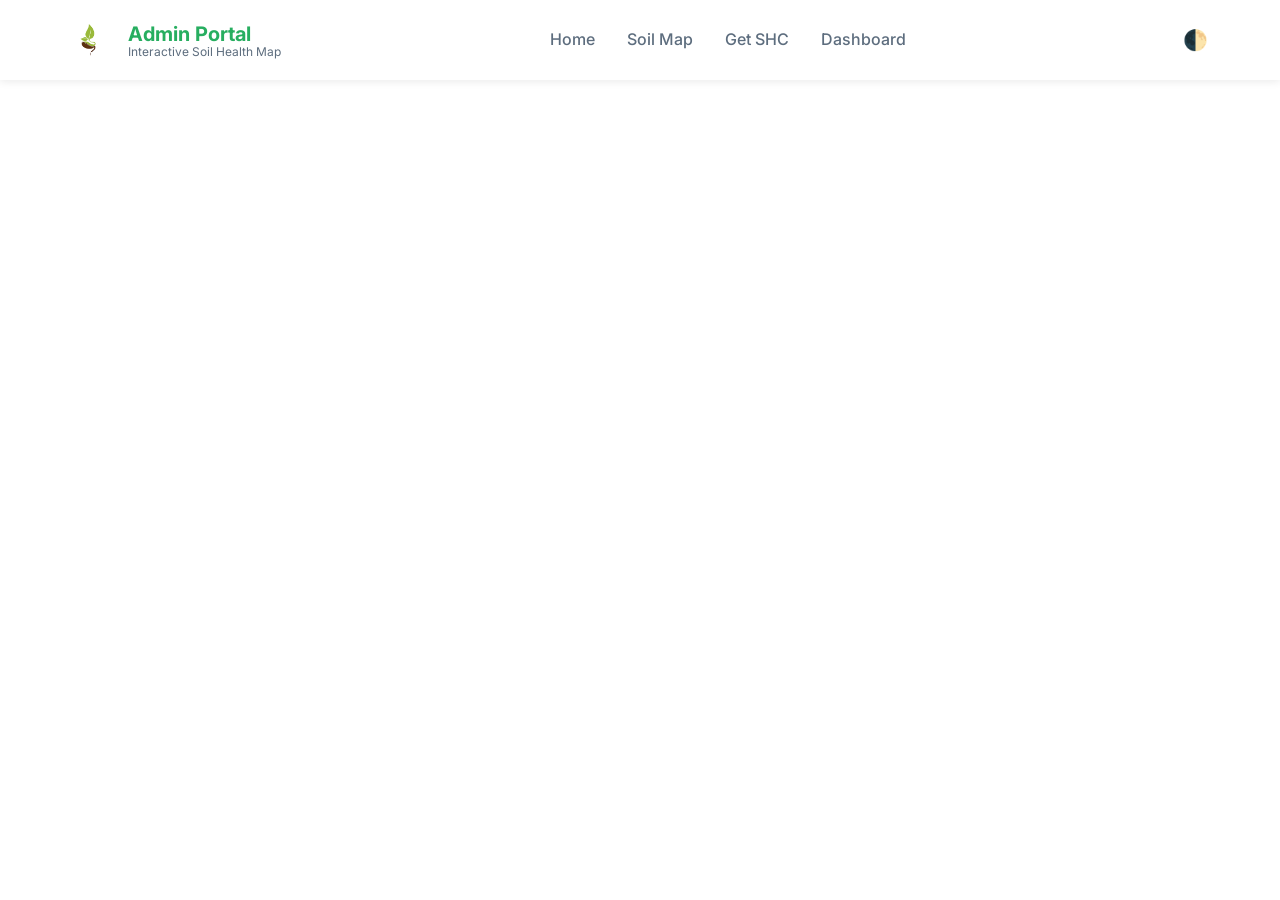
==== src/main/resources/public/admin.html @ 16d9c0f7 "Add admin portal HTML page scaffold with header and meta tags" ====
<!DOCTYPE html>
<html lang="en">
<head>
    <meta charset="UTF-8">
    <meta name="viewport" content="width=device-width, initial-scale=1.0">
    <title>Admin Portal | Interactive Soil Health Map</title>
    <meta name="description" content="Admin portal for managing soil health data, farmers, and system analytics for the Interactive Soil Health Map platform.">
    <link rel="stylesheet" href="css/modern-style.css">
    <link rel="stylesheet" href="css/admin.css">
    <link href="https://fonts.googleapis.com/css2?family=Inter:wght@400;500;600;700;800&display=swap" rel="stylesheet">
    <script src="js/main.js"></script>
</head>
<body>

<!-- Admin Header -->
<header class="header admin-header">
    <div class="container">
        <div class="header-content">
            <div class="logo">
                <img src="images/logo.jpg" alt="ISHM" class="govt-emblem">
                <div class="logo-text">
                    <h1>Admin Portal</h1>
                    <p>Interactive Soil Health Map</p>
                </div>
            </div>
            <nav class="nav">
                <a href="/home" class="nav-link">Home</a>
                <a href="/map" class="nav-link">Soil Map</a>
                <a href="/recommendations" class="nav-link">Get SHC</a>
                <a href="/dashboard" class="nav-link">Dashboard</a>
            </nav>
            <div class="auth-buttons">
                <button class="theme-toggle" id="themeToggle" title="Toggle Theme">🌓</button>
                <button class="mobile-menu-toggle" id="menuToggle">☰</button>
            </div>
        </div>
    </div>
</header>

</body>
</html>
---- src/main/resources/public/css/modern-style.css ----
/* Modern Soil Health Monitoring System - Stunning UI */

:root {
    --primary: #27ae60;
    --primary-dark: #1e8449;
    --primary-light: #52be80;
    --secondary: #3498db;
    --accent: #f39c12;
    --success: #2ecc71;
    --warning: #f1c40f;
    --danger: #e74c3c;

    --text-primary: #2c3e50;
    --text-secondary: #5d6d7e;
    --text-light: #95a5a6;

    --bg-white: #ffffff;
    --bg-light: #f8f9fa;
    --bg-dark: #1a1a1a;

    --shadow-sm: 0 2px 8px rgba(0,0,0,0.08);
    --shadow-md: 0 4px 16px rgba(0,0,0,0.12);
    --shadow-lg: 0 8px 32px rgba(0,0,0,0.16);
    --shadow-xl: 0 16px 48px rgba(0,0,0,0.20);

    --radius-sm: 8px;
    --radius-md: 12px;
    --radius-lg: 16px;
    --radius-xl: 24px;

    --transition: all 0.3s cubic-bezier(0.4, 0, 0.2, 1);
    --header-height: 80px;
    --progress-height: 4px;
}

/* Page Loader / Progress Bar */
#nprogress {
    pointer-events: none;
}

#nprogress .bar {
    background: var(--accent);
    position: fixed;
    z-index: 2000;
    top: 0;
    left: 0;
    width: 100%;
    height: var(--progress-height);
    box-shadow: 0 0 10px var(--accent);
}

#nprogress .peg {
    display: block;
    position: absolute;
    right: 0px;
    width: 100px;
    height: 100%;
    box-shadow: 0 0 10px var(--accent), 0 0 5px var(--accent);
    opacity: 1.0;
    -webkit-transform: rotate(3deg) translate(0px, -4px);
    -ms-transform: rotate(3deg) translate(0px, -4px);
    transform: rotate(3deg) translate(0px, -4px);
}

/* Page Transitions */
.page-transition-overlay {
    position: fixed;
    top: 0;
    left: 0;
    width: 100%;
    height: 100%;
    background: var(--bg-white);
    z-index: 3000;
    pointer-events: none;
    opacity: 0;
    transition: opacity 0.4s ease-in-out;
}

.page-transition-overlay.active {
    opacity: 1;
}

/* Breadcrumbs */
.breadcrumb {
    display: flex;
    align-items: center;
    gap: 8px;
    padding: 16px 0;
    font-size: 14px;
    color: var(--text-secondary);
}

.breadcrumb a {
    color: var(--primary);
    text-decoration: none;
}

.breadcrumb .separator {
    color: var(--text-light);
}

/* Back to Top */
#backToTop {
    position: fixed;
    bottom: 30px;
    right: 30px;
    width: 50px;
    height: 50px;
    background: var(--primary);
    color: white;
    border-radius: 50%;
    display: flex;
    align-items: center;
    justify-content: center;
    cursor: pointer;
    box-shadow: var(--shadow-md);
    z-index: 1000;
    opacity: 0;
    visibility: hidden;
    transition: var(--transition);
}

#backToTop.visible {
    opacity: 1;
    visibility: visible;
}

#backToTop:hover {
    transform: translateY(-5px);
    background: var(--primary-dark);
}

/* Dark Mode Variables */
[data-theme="dark"] {
    --bg-white: #1a1a1a;
    --bg-light: #121212;
    --text-primary: #f8f9fa;
    --text-secondary: #bdc3c7;
    --shadow-sm: 0 2px 8px rgba(0,0,0,0.5);
    --shadow-md: 0 4px 16px rgba(0,0,0,0.6);
    --shadow-lg: 0 8px 32px rgba(0,0,0,0.7);
    --header-bg: rgba(26, 26, 26, 0.95);
}

[data-theme="light"] {
    --header-bg: rgba(255, 255, 255, 0.95);
}

* {
    margin: 0;
    padding: 0;
    box-sizing: border-box;
}

html {
    scroll-behavior: smooth;
}

body {
    font-family: 'Inter', -apple-system, BlinkMacSystemFont, sans-serif;
    color: var(--text-primary);
    line-height: 1.6;
    overflow-x: hidden;
}

.container {
    max-width: 1200px;
    margin: 0 auto;
    padding: 0 24px;
}

/* Header */
.header {
    position: fixed;
    top: 0;
    left: 0;
    right: 0;
    background: var(--header-bg);
    backdrop-filter: blur(10px);
    box-shadow: var(--shadow-sm);
    z-index: 1000;
    transition: var(--transition);
}

.news-ticker {
    background: var(--primary-dark);
    color: white;
    padding: 8px 0;
    font-size: 14px;
    font-weight: 500;
    overflow: hidden;
    white-space: nowrap;
}

.ticker-content {
    display: inline-block;
    padding-left: 100%;
    animation: ticker 30s linear infinite;
}

@keyframes ticker {
    0% { transform: translate3d(0, 0, 0); }
    100% { transform: translate3d(-100%, 0, 0); }
}

.theme-toggle {
    background: none;
    border: none;
    font-size: 20px;
    cursor: pointer;
    padding: 8px;
    border-radius: 50%;
    transition: var(--transition);
    display: flex;
    align-items: center;
    justify-content: center;
}

.theme-toggle:hover {
    background: rgba(0,0,0,0.05);
}

[data-theme="dark"] .theme-toggle:hover {
    background: rgba(255,255,255,0.1);
}

.mobile-menu-toggle {
    display: none;
    background: none;
    border: none;
    font-size: 24px;
    cursor: pointer;
    color: var(--text-primary);
}

.header-content {
    display: flex;
    align-items: center;
    justify-content: space-between;
    padding: 16px 0;
    gap: 32px;
}

.logo {
    display: flex;
    align-items: center;
    gap: 16px;
}

.govt-emblem {
    width: 48px;
    height: 48px;
}

.logo-text h1 {
    font-size: 20px;
    font-weight: 700;
    color: var(--primary);
    line-height: 1.2;
}

.logo-text p {
    font-size: 12px;
    color: var(--text-secondary);
    line-height: 1;
}

.nav {
    display: flex;
    gap: 32px;
}

.nav-link {
    color: var(--text-secondary);
    font-weight: 500;
    text-decoration: none;
    position: relative;
    padding: 8px 0;
    transition: var(--transition);
}

.nav-link::after {
    content: '';
    position: absolute;
    bottom: 0;
    left: 0;
    width: 0;
    height: 2px;
    background: var(--primary);
    transition: var(--transition);
}

.nav-link:hover,
.nav-link.active {
    color: var(--primary);
}

.nav-link:hover::after,
.nav-link.active::after {
    width: 100%;
}

.auth-buttons {
    display: flex;
    gap: 12px;
    align-items: center;
}

@media (max-width: 992px) {
    .mobile-menu-toggle {
        display: block;
    }

    .nav {
        position: fixed;
        top: var(--header-height);
        left: -100%;
        width: 100%;
        height: calc(100vh - var(--header-height));
        background: var(--bg-white);
        flex-direction: column;
        padding: 40px;
        transition: var(--transition);
        z-index: 999;
    }

    .nav.active {
        left: 0;
    }

    .nav-link {
        font-size: 18px;
    }
}

/* Buttons */
.btn-outline, .btn-primary {
    padding: 10px 24px;
    border-radius: var(--radius-lg);
    font-weight: 600;
    font-size: 14px;
    cursor: pointer;
    transition: var(--transition);
    border: 2px solid var(--primary);
}

.btn-outline {
    background: transparent;
    color: var(--primary);
}

.btn-outline:hover {
    background: var(--primary);
    color: white;
    transform: translateY(-2px);
    box-shadow: var(--shadow-md);
}

.btn-primary {
    background: var(--primary);
    color: white;
    border: none;
}

.btn-primary:hover {
    background: var(--primary-dark);
    transform: translateY(-2px);
    box-shadow: var(--shadow-lg);
}

/* Hero Section */
.hero {
    margin-top: 80px;
    position: relative;
    min-height: 85vh;
    background: linear-gradient(135deg, #1e8449 0%, #27ae60 50%, #52be80 100%);
    display: flex;
    align-items: center;
    overflow: hidden;
}

.hero::before {
    content: '';
    position: absolute;
    top: 0;
    left: 0;
    right: 0;
    bottom: 0;
    background:
        radial-gradient(circle at 20% 50%, rgba(255,255,255,0.1) 0%, transparent 50%),
        radial-gradient(circle at 80% 80%, rgba(255,255,255,0.1) 0%, transparent 50%);
}

.hero-overlay {
    position: absolute;
    top: 0;
    left: 0;
    right: 0;
    bottom: 0;
    background: url('https://idronline.org/wp-content/uploads/2022/11/woman-in-saree-sowing-crop-1.jpg') center/cover;
    opacity: 0.1;
}

.hero-container {
    position: relative;
    z-index: 1;
}

.hero-content {
    max-width: 700px;
    color: white;
    animation: fadeInUp 1s ease;
}

.hero-badge {
    display: inline-flex;
    align-items: center;
    gap: 8px;
    background: rgba(255,255,255,0.2);
    backdrop-filter: blur(10px);
    padding: 8px 16px;
    border-radius: var(--radius-xl);
    font-size: 14px;
    font-weight: 500;
    margin-bottom: 24px;
}

.badge-icon {
    font-size: 18px;
}

.hero-title {
    font-size: clamp(32px, 5vw, 56px);
    font-weight: 800;
    line-height: 1.2;
    margin-bottom: 24px;
}

.gradient-text {
    background: linear-gradient(90deg, #fff 0%, #e8f8f0 100%);
    -webkit-background-clip: text;
    -webkit-text-fill-color: transparent;
    background-clip: text;
}

.hero-description {
    font-size: 18px;
    line-height: 1.7;
    margin-bottom: 32px;
    opacity: 0.95;
}

.hero-actions {
    display: flex;
    gap: 16px;
    flex-wrap: wrap;
}

.btn-hero-primary, .btn-hero-secondary {
    padding: 16px 32px;
    border-radius: var(--radius-lg);
    font-weight: 600;
    font-size: 16px;
    cursor: pointer;
    transition: var(--transition);
    display: inline-flex;
    align-items: center;
    gap: 8px;
    border: 2px solid white;
}

.btn-hero-primary {
    background: white;
    color: var(--primary);
}

.btn-hero-primary:hover {
    transform: translateY(-4px);
    box-shadow: 0 12px 24px rgba(0,0,0,0.2);
}

.btn-hero-secondary {
    background: transparent;
    color: white;
}

.btn-hero-secondary:hover {
    background: rgba(255,255,255,0.1);
    backdrop-filter: blur(10px);
}

.hero-stats {
    display: grid;
    grid-template-columns: repeat(auto-fit, minmax(180px, 1fr));
    gap: 32px;
    margin-top: 64px;
    padding: 32px;
    background: rgba(255,255,255,0.1);
    backdrop-filter: blur(20px);
    border-radius: var(--radius-xl);
    border: 1px solid rgba(255,255,255,0.2);
}

.stat-item {
    text-align: center;
    color: white;
}

.stat-number {
    font-size: 36px;
    font-weight: 800;
    margin-bottom: 8px;
    line-height: 1;
}

.stat-label {
    font-size: 14px;
    opacity: 0.9;
}

/* Sections */
.features-section,
.npk-section,
.gallery-section,
.quotes-section {
    padding: 100px 0;
}

.section-header {
    text-align: center;
    max-width: 700px;
    margin: 0 auto 64px;
}

.section-badge {
    display: inline-block;
    background: linear-gradient(135deg, var(--primary-light), var(--primary));
    color: white;
    padding: 8px 20px;
    border-radius: var(--radius-xl);
    font-size: 14px;
    font-weight: 600;
    margin-bottom: 16px;
}

.section-header h2 {
    font-size: clamp(28px, 4vw, 42px);
    font-weight: 800;
    margin-bottom: 16px;
}

.section-header p {
    font-size: 18px;
    color: var(--text-secondary);
}

/* Features Grid */
.features-grid {
    display: grid;
    grid-template-columns: repeat(auto-fit, minmax(280px, 1fr));
    gap: 32px;
}

.feature-card {
    background: white;
    padding: 32px;
    border-radius: var(--radius-xl);
    box-shadow: var(--shadow-sm);
    transition: var(--transition);
    border: 1px solid #f0f0f0;
}

.feature-card:hover {
    transform: translateY(-8px);
    box-shadow: var(--shadow-xl);
}

.feature-icon {
    width: 64px;
    height: 64px;
    border-radius: var(--radius-lg);
    display: flex;
    align-items: center;
    justify-content: center;
    margin-bottom: 20px;
    color: white;
}

.feature-icon.green { background: linear-gradient(135deg, var(--success), var(--primary)); }
.feature-icon.blue { background: linear-gradient(135deg, #3498db, #2980b9); }
.feature-icon.orange { background: linear-gradient(135deg, #f39c12, #e67e22); }
.feature-icon.purple { background: linear-gradient(135deg, #9b59b6, #8e44ad); }

.feature-card h3 {
    font-size: 20px;
    margin-bottom: 12px;
}

.feature-card p {
    color: var(--text-secondary);
    margin-bottom: 16px;
}

.feature-link {
    color: var(--primary);
    font-weight: 600;
    text-decoration: none;
    transition: var(--transition);
}

.feature-link:hover {
    gap: 8px;
}

/* NPK Section */
.npk-section {
    background: var(--bg-light);
}

.analysis-subtitle {
    font-size: 16px !important;
    color: var(--primary) !important;
    font-weight: 600 !important;
}

.npk-grid {
    display: grid;
    grid-template-columns: repeat(auto-fit, minmax(300px, 1fr));
    gap: 32px;
}

.npk-card {
    background: white;
    padding: 32px;
    border-radius: var(--radius-xl);
    box-shadow: var(--shadow-md);
    transition: var(--transition);
}

.npk-card:hover {
    transform: scale(1.05);
    box-shadow: var(--shadow-xl);
}

.npk-header {
    display: flex;
    align-items: center;
    gap: 16px;
    margin-bottom: 24px;
}

.npk-icon {
    width: 56px;
    height: 56px;
    border-radius: 50%;
    display: flex;
    align-items: center;
    justify-content: center;
    font-size: 24px;
    font-weight: 800;
    color: white;
}

.npk-icon.nitrogen { background: linear-gradient(135deg, #3498db, #2980b9); }
.npk-icon.phosphorus { background: linear-gradient(135deg, #9b59b6, #8e44ad); }
.npk-icon.potassium { background: linear-gradient(135deg, #e67e22, #d35400); }

.npk-card h3 {
    font-size: 22px;
}

.npk-card canvas {
    max-height: 200px;
    margin-bottom: 20px;
}

.npk-legend {
    display: flex;
    flex-direction: column;
    gap: 8px;
}

.legend-item {
    display: flex;
    align-items: center;
    gap: 8px;
    font-size: 14px;
}

.dot {
    width: 12px;
    height: 12px;
    border-radius: 50%;
}

.dot.high { background: var(--success); }
.dot.medium { background: var(--warning); }
.dot.low { background: var(--danger); }

/* Gallery */
.gallery-grid {
    display: grid;
    grid-template-columns: repeat(auto-fit, minmax(300px, 1fr));
    gap: 24px;
}

.gallery-item {
    position: relative;
    border-radius: var(--radius-xl);
    overflow: hidden;
    height: 300px;
    cursor: pointer;
}

.gallery-item.large {
    grid-column: span 2;
    height: 400px;
}

.gallery-item img {
    width: 100%;
    height: 100%;
    object-fit: cover;
    transition: var(--transition);
}

.gallery-overlay {
    position: absolute;
    bottom: 0;
    left: 0;
    right: 0;
    background: linear-gradient(to top, rgba(0,0,0,0.8), transparent);
    color: white;
    padding: 32px;
    transform: translateY(100%);
    transition: var(--transition);
}

.gallery-item:hover img {
    transform: scale(1.1);
}

.gallery-item:hover .gallery-overlay {
    transform: translateY(0);
}

.gallery-overlay h3 {
    font-size: 20px;
    margin-bottom: 8px;
}

/* Quotes */
.quotes-section {
    background: linear-gradient(135deg, var(--primary-light), var(--primary));
}

.quotes-grid {
    display: grid;
    grid-template-columns: repeat(auto-fit, minmax(300px, 1fr));
    gap: 32px;
}

.quote-card {
    background: rgba(255,255,255,0.95);
    padding: 32px;
    border-radius: var(--radius-xl);
    box-shadow: var(--shadow-lg);
}

.quote-icon {
    font-size: 48px;
    color: var(--primary);
    line-height: 1;
    margin-bottom: 16px;
}

.quote-text {
    font-size: 16px;
    line-height: 1.7;
    font-style: italic;
    margin-bottom: 16px;
}

.quote-author {
    font-weight: 600;
    color: var(--primary);
}

/* CTA Section */
.cta-section {
    padding: 120px 0;
    background: linear-gradient(135deg, #1a1a1a 0%, #2c3e50 100%);
}

.cta-content {
    text-align: center;
    color: white;
}

.cta-content h2 {
    font-size: clamp(32px, 4vw, 48px);
    margin-bottom: 16px;
}

.cta-content p {
    font-size: 18px;
    margin-bottom: 32px;
    opacity: 0.9;
}

.cta-buttons {
    display: flex;
    gap: 16px;
    justify-content: center;
    flex-wrap: wrap;
}

.btn-cta-primary,
.btn-cta-secondary {
    padding: 16px 40px;
    border-radius: var(--radius-lg);
    font-weight: 600;
    font-size: 16px;
    cursor: pointer;
    transition: var(--transition);
    border: 2px solid white;
}

.btn-cta-primary {
    background: white;
    color: var(--primary);
}

.btn-cta-primary:hover {
    transform: translateY(-4px);
    box-shadow: var(--shadow-xl);
}

.btn-cta-secondary {
    background: transparent;
    color: white;
}

.btn-cta-secondary:hover {
    background: white;
    color: var(--primary);
}

/* Footer */
.footer {
    background: #1a1a1a;
    color: rgba(255,255,255,0.8);
    padding: 64px 0 32px;
}

.footer-grid {
    display: grid;
    grid-template-columns: repeat(auto-fit, minmax(200px, 1fr));
    gap: 48px;
    margin-bottom: 48px;
}

.footer-col h4 {
    color: white;
    margin-bottom: 20px;
    font-size: 18px;
}

.footer-col a {
    display: block;
    color: rgba(255,255,255,0.7);
    margin-bottom: 12px;
    transition: var(--transition);
    text-decoration: none;
}

.footer-col a:hover {
    color: var(--primary);
    transform: translateX(4px);
}

.social-links {
    display: flex;
    gap: 12px;
    margin-top: 16px;
}

.social-links a {
    font-size: 24px;
}

.footer-bottom {
    text-align: center;
    padding-top: 32px;
    border-top: 1px solid rgba(255,255,255,0.1);
    color: rgba(255,255,255,0.5);
}

/* Auth Modal */
.modal {
    display: none;
    position: fixed;
    top: 0;
    left: 0;
    right: 0;
    bottom: 0;
    background: rgba(0,0,0,0.7);
    backdrop-filter: blur(5px);
    z-index: 2000;
    align-items: center;
    justify-content: center;
}

.modal-content {
    background: white;
    border-radius: var(--radius-xl);
    padding: 48px;
    max-width: 480px;
    width: 90%;
    position: relative;
    box-shadow: var(--shadow-xl);
    animation: modalSlideIn 0.3s ease;
}

@keyframes modalSlideIn {
    from {
        opacity: 0;
        transform: translateY(-50px);
    }
    to {
        opacity: 1;
        transform: translateY(0);
    }
}

.modal-close {
    position: absolute;
    top: 16px;
    right: 16px;
    font-size: 32px;
    cursor: pointer;
    color: var(--text-light);
    transition: var(--transition);
}

.modal-close:hover {
    color: var(--danger);
    transform: rotate(90deg);
}

.auth-form h2 {
    margin-bottom: 8px;
}

.auth-form > p {
    color: var(--text-secondary);
    margin-bottom: 32px;
}

.form-group {
    margin-bottom: 20px;
}

.form-group label {
    display: block;
    font-weight: 600;
    margin-bottom: 8px;
    color: var(--text-primary);
}

.form-group input {
    width: 100%;
    padding: 12px 16px;
    border: 2px solid #e0e0e0;
    border-radius: var(--radius-md);
    font-size: 14px;
    transition: var(--transition);
}

.form-group input:focus {
    outline: none;
    border-color: var(--primary);
    box-shadow: 0 0 0 3px rgba(39,174,96,0.1);
}

.btn-auth {
    width: 100%;
    padding: 14px;
    background: var(--primary);
    color: white;
    border: none;
    border-radius: var(--radius-md);
    font-weight: 600;
    font-size: 16px;
    cursor: pointer;
    transition: var(--transition);
    margin-top: 8px;
}

.btn-auth:hover {
    background: var(--primary-dark);
    transform: translateY(-2px);
    box-shadow: var(--shadow-md);
}

.auth-switch {
    text-align: center;
    margin-top: 24px;
    color: var(--text-secondary);
}

.auth-switch a {
    color: var(--primary);
    font-weight: 600;
    cursor: pointer;
    text-decoration: none;
}

.auth-switch a:hover {
    text-decoration: underline;
}

/* Animations */
@keyframes fadeInUp {
    from {
        opacity: 0;
        transform: translateY(30px);
    }
    to {
        opacity: 1;
        transform: translateY(0);
    }
}

[data-aos] {
    opacity: 0;
    transition: opacity 0.6s ease, transform 0.6s ease;
}

[data-aos].aos-animate {
    opacity: 1;
}

[data-aos="fade-up"] {
    transform: translateY(30px);
}

[data-aos="fade-up"].aos-animate {
    transform: translateY(0);
}

[data-aos="fade-right"] {
    transform: translateX(-30px);
}

[data-aos="fade-right"].aos-animate {
    transform: translateX(0);
}

[data-aos="fade-left"] {
    transform: translateX(30px);
}

[data-aos="fade-left"].aos-animate {
    transform: translateX(0);
}

[data-aos="zoom-in"] {
    transform: scale(0.9);
}

[data-aos="zoom-in"].aos-animate {
    transform: scale(1);
}

/* Responsive */
@media (max-width: 768px) {
    .header-content {
        flex-direction: column;
        align-items: flex-start;
    }

    .nav {
        flex-wrap: wrap;
        gap: 16px;
    }

    .hero-stats {
        grid-template-columns: 1fr;
    }

    .gallery-item.large {
        grid-column: span 1;
    }

    .modal-content {
        padding: 32px;
    }
}
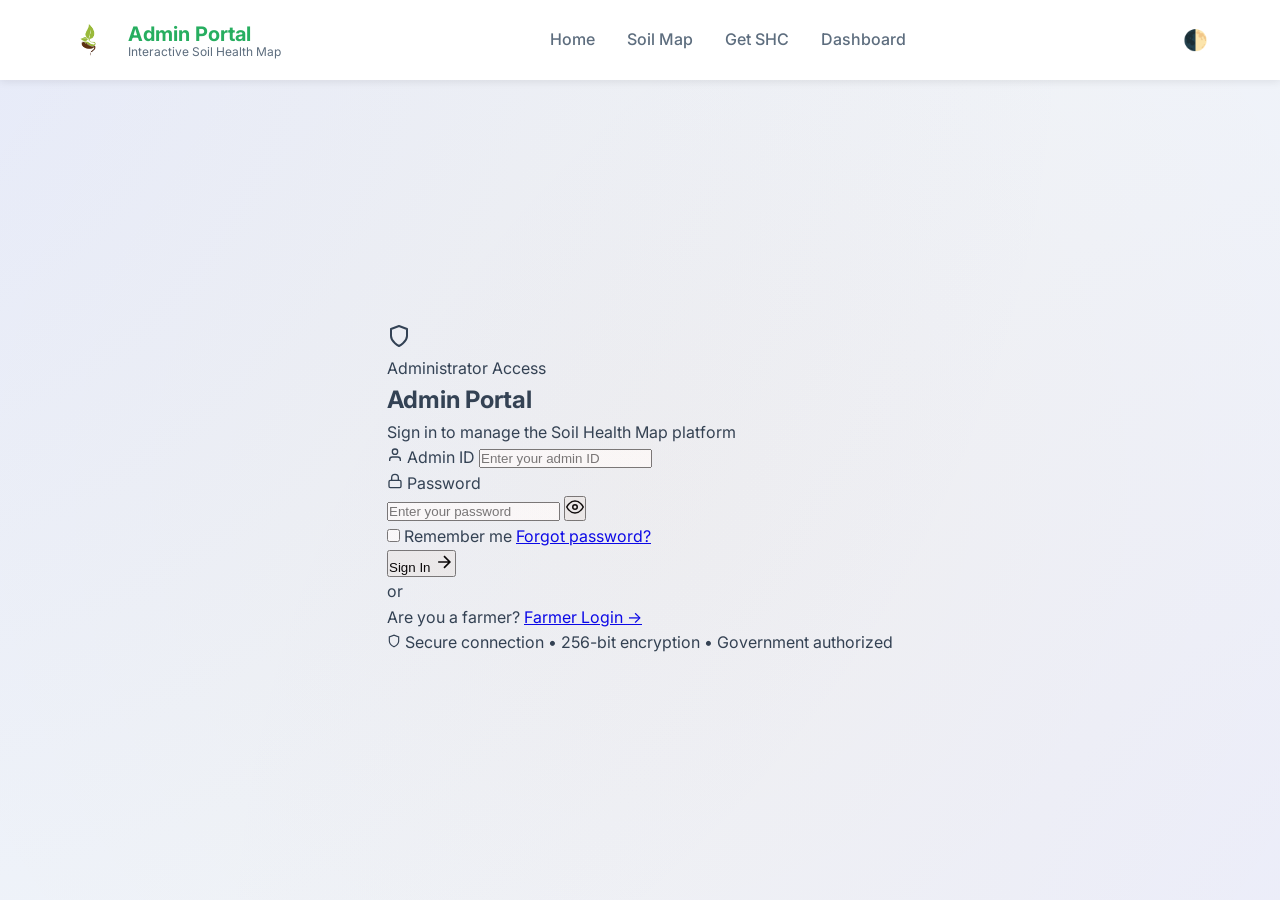
==== commit bddbbd4e: "Build admin login card UI with glassmorphism layout and form fields" ====
--- a/src/main/resources/public/admin.html
+++ b/src/main/resources/public/admin.html
@@ -37,5 +37,104 @@
     </div>
 </header>
 
+<!-- Admin Login Section -->
+<section class="admin-login-section" id="adminLoginSection">
+    <div class="admin-login-wrapper">
+        <!-- Decorative floating orbs -->
+        <div class="admin-orb admin-orb-1"></div>
+        <div class="admin-orb admin-orb-2"></div>
+        <div class="admin-orb admin-orb-3"></div>
+
+        <div class="admin-login-card" id="adminLoginCard">
+            <!-- Admin badge -->
+            <div class="admin-badge">
+                <div class="admin-badge-icon">
+                    <svg width="24" height="24" fill="none" stroke="currentColor" stroke-width="2" stroke-linecap="round" stroke-linejoin="round" viewBox="0 0 24 24">
+                        <path d="M12 22s8-4 8-10V5l-8-3-8 3v7c0 6 8 10 8 10z"/>
+                    </svg>
+                </div>
+                <span>Administrator Access</span>
+            </div>
+
+            <h2 class="admin-login-title">Admin Portal</h2>
+            <p class="admin-login-subtitle">Sign in to manage the Soil Health Map platform</p>
+
+            <!-- Admin Login Form -->
+            <form id="adminLoginForm" onsubmit="handleAdminLogin(event)">
+                <div class="admin-form-group">
+                    <label for="adminUsername">
+                        <svg width="16" height="16" fill="none" stroke="currentColor" stroke-width="2" viewBox="0 0 24 24">
+                            <path d="M20 21v-2a4 4 0 0 0-4-4H8a4 4 0 0 0-4 4v2"/>
+                            <circle cx="12" cy="7" r="4"/>
+                        </svg>
+                        Admin ID
+                    </label>
+                    <input type="text" id="adminUsername" placeholder="Enter your admin ID" required autocomplete="username">
+                    <div class="input-focus-line"></div>
+                </div>
+
+                <div class="admin-form-group">
+                    <label for="adminPassword">
+                        <svg width="16" height="16" fill="none" stroke="currentColor" stroke-width="2" viewBox="0 0 24 24">
+                            <rect x="3" y="11" width="18" height="11" rx="2" ry="2"/>
+                            <path d="M7 11V7a5 5 0 0 1 10 0v4"/>
+                        </svg>
+                        Password
+                    </label>
+                    <div class="password-input-wrapper">
+                        <input type="password" id="adminPassword" placeholder="Enter your password" required autocomplete="current-password">
+                        <button type="button" class="password-toggle-btn" onclick="toggleAdminPassword()" title="Show password">
+                            <svg id="eyeIcon" width="18" height="18" fill="none" stroke="currentColor" stroke-width="2" viewBox="0 0 24 24">
+                                <path d="M1 12s4-8 11-8 11 8 11 8-4 8-11 8-11-8-11-8z"/>
+                                <circle cx="12" cy="12" r="3"/>
+                            </svg>
+                        </button>
+                    </div>
+                    <div class="input-focus-line"></div>
+                </div>
+
+                <div class="admin-form-options">
+                    <label class="admin-checkbox">
+                        <input type="checkbox" id="rememberAdmin">
+                        <span class="checkmark"></span>
+                        Remember me
+                    </label>
+                    <a href="#" class="admin-forgot-link">Forgot password?</a>
+                </div>
+
+                <button type="submit" class="admin-login-btn" id="adminSubmitBtn">
+                    <span class="btn-text">Sign In</span>
+                    <span class="btn-loader" style="display:none;">
+                        <svg width="20" height="20" viewBox="0 0 24 24" fill="none" stroke="currentColor" stroke-width="2">
+                            <path d="M12 2v4M12 18v4M4.93 4.93l2.83 2.83M16.24 16.24l2.83 2.83M2 12h4M18 12h4M4.93 19.07l2.83-2.83M16.24 7.76l2.83-2.83"/>
+                        </svg>
+                    </span>
+                    <svg class="btn-arrow" width="20" height="20" fill="none" stroke="currentColor" stroke-width="2" viewBox="0 0 24 24">
+                        <path d="M5 12h14M12 5l7 7-7 7"/>
+                    </svg>
+                </button>
+            </form>
+
+            <!-- Divider -->
+            <div class="admin-divider">
+                <span>or</span>
+            </div>
+
+            <!-- Back to farmer login link -->
+            <div class="admin-alt-login">
+                <p>Are you a farmer? <a href="/home" onclick="showLogin && showLogin()">Farmer Login →</a></p>
+            </div>
+        </div>
+
+        <!-- Security notice -->
+        <div class="admin-security-notice">
+            <svg width="14" height="14" fill="none" stroke="currentColor" stroke-width="2" viewBox="0 0 24 24">
+                <path d="M12 22s8-4 8-10V5l-8-3-8 3v7c0 6 8 10 8 10z"/>
+            </svg>
+            <span>Secure connection • 256-bit encryption • Government authorized</span>
+        </div>
+    </div>
+</section>
+
 </body>
 </html>
--- a/src/main/resources/public/css/admin.css
+++ b/src/main/resources/public/css/admin.css
@@ -0,0 +1,89 @@
+/* Admin Portal Styles - Interactive Soil Health Map */
+
+/* ===== Admin Design Tokens ===== */
+:root {
+    --admin-primary: #6366f1;
+    --admin-primary-dark: #4f46e5;
+    --admin-primary-light: #818cf8;
+    --admin-accent: #f59e0b;
+    --admin-success: #10b981;
+    --admin-warning: #f59e0b;
+    --admin-danger: #ef4444;
+    --admin-info: #3b82f6;
+
+    --admin-bg: #f1f5f9;
+    --admin-surface: #ffffff;
+    --admin-surface-hover: #f8fafc;
+    --admin-border: #e2e8f0;
+
+    --admin-text: #1e293b;
+    --admin-text-secondary: #64748b;
+    --admin-text-muted: #94a3b8;
+
+    --admin-sidebar-width: 280px;
+    --admin-header-height: 72px;
+
+    --admin-gradient: linear-gradient(135deg, #6366f1 0%, #8b5cf6 50%, #a78bfa 100%);
+    --admin-glass: rgba(255, 255, 255, 0.7);
+    --admin-glass-border: rgba(255, 255, 255, 0.3);
+
+    --admin-shadow-sm: 0 1px 3px rgba(0, 0, 0, 0.06);
+    --admin-shadow-md: 0 4px 12px rgba(0, 0, 0, 0.08);
+    --admin-shadow-lg: 0 8px 30px rgba(0, 0, 0, 0.12);
+    --admin-shadow-glow: 0 0 20px rgba(99, 102, 241, 0.15);
+
+    --admin-radius: 12px;
+    --admin-radius-lg: 16px;
+    --admin-radius-xl: 20px;
+
+    --admin-transition: all 0.3s cubic-bezier(0.4, 0, 0.2, 1);
+    --admin-transition-fast: all 0.15s cubic-bezier(0.4, 0, 0.2, 1);
+}
+
+/* Dark Mode Overrides for Admin */
+[data-theme="dark"] {
+    --admin-bg: #0f172a;
+    --admin-surface: #1e293b;
+    --admin-surface-hover: #334155;
+    --admin-border: #334155;
+    --admin-text: #f1f5f9;
+    --admin-text-secondary: #94a3b8;
+    --admin-text-muted: #64748b;
+    --admin-glass: rgba(30, 41, 59, 0.8);
+    --admin-glass-border: rgba(51, 65, 85, 0.5);
+    --admin-shadow-sm: 0 1px 3px rgba(0, 0, 0, 0.2);
+    --admin-shadow-md: 0 4px 12px rgba(0, 0, 0, 0.3);
+    --admin-shadow-lg: 0 8px 30px rgba(0, 0, 0, 0.4);
+}
+
+/* ===== Admin Login Section ===== */
+.admin-login-section {
+    margin-top: var(--header-height);
+    min-height: calc(100vh - var(--header-height));
+    display: flex;
+    align-items: center;
+    justify-content: center;
+    background: var(--admin-bg);
+    position: relative;
+    overflow: hidden;
+}
+
+.admin-login-section::before {
+    content: '';
+    position: absolute;
+    top: -50%;
+    left: -50%;
+    width: 200%;
+    height: 200%;
+    background:
+        radial-gradient(circle at 20% 20%, rgba(99, 102, 241, 0.08) 0%, transparent 50%),
+        radial-gradient(circle at 80% 80%, rgba(139, 92, 246, 0.06) 0%, transparent 50%),
+        radial-gradient(circle at 50% 50%, rgba(245, 158, 11, 0.04) 0%, transparent 50%);
+    animation: adminBgFloat 20s ease-in-out infinite;
+}
+
+@keyframes adminBgFloat {
+    0%, 100% { transform: translate(0, 0) rotate(0deg); }
+    33% { transform: translate(2%, 1%) rotate(1deg); }
+    66% { transform: translate(-1%, 2%) rotate(-1deg); }
+}
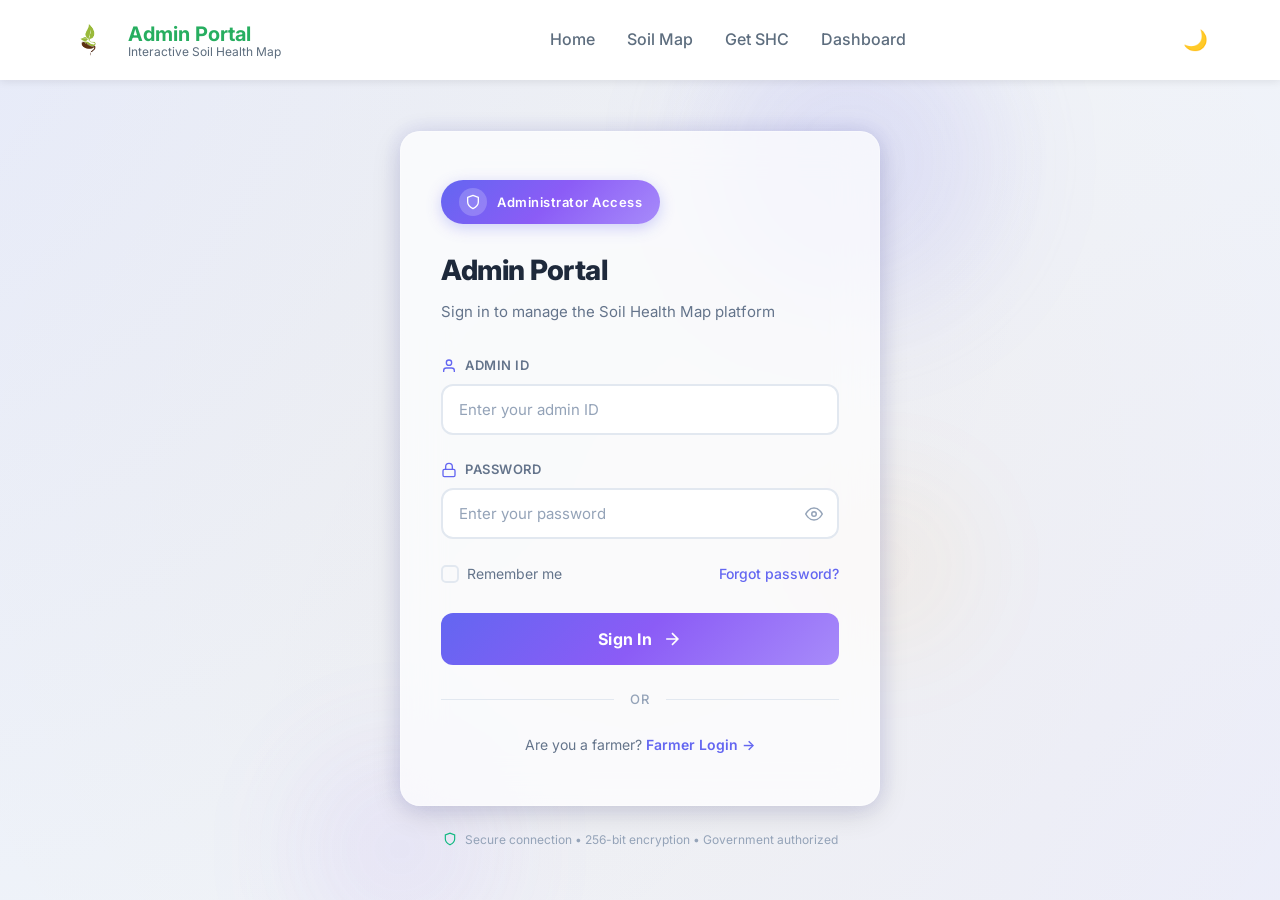
==== commit d88d365e: "Wire admin.js script to admin portal HTML page" ====
--- a/src/main/resources/public/admin.html
+++ b/src/main/resources/public/admin.html
@@ -9,6 +9,7 @@
     <link rel="stylesheet" href="css/admin.css">
     <link href="https://fonts.googleapis.com/css2?family=Inter:wght@400;500;600;700;800&display=swap" rel="stylesheet">
     <script src="js/main.js"></script>
+    <script src="js/admin.js" defer></script>
 </head>
 <body>
 
--- a/src/main/resources/public/css/admin.css
+++ b/src/main/resources/public/css/admin.css
@@ -87,3 +87,445 @@
     33% { transform: translate(2%, 1%) rotate(1deg); }
     66% { transform: translate(-1%, 2%) rotate(-1deg); }
 }
+
+/* Login Wrapper */
+.admin-login-wrapper {
+    position: relative;
+    z-index: 1;
+    display: flex;
+    flex-direction: column;
+    align-items: center;
+    gap: 24px;
+    padding: 40px 20px;
+    width: 100%;
+    max-width: 520px;
+}
+
+/* Floating Orbs */
+.admin-orb {
+    position: absolute;
+    border-radius: 50%;
+    filter: blur(60px);
+    opacity: 0.6;
+    pointer-events: none;
+}
+
+.admin-orb-1 {
+    width: 300px;
+    height: 300px;
+    background: rgba(99, 102, 241, 0.2);
+    top: -80px;
+    right: -100px;
+    animation: orbFloat1 8s ease-in-out infinite;
+}
+
+.admin-orb-2 {
+    width: 200px;
+    height: 200px;
+    background: rgba(139, 92, 246, 0.15);
+    bottom: -60px;
+    left: -80px;
+    animation: orbFloat2 10s ease-in-out infinite;
+}
+
+.admin-orb-3 {
+    width: 150px;
+    height: 150px;
+    background: rgba(245, 158, 11, 0.12);
+    top: 50%;
+    right: -60px;
+    animation: orbFloat3 12s ease-in-out infinite;
+}
+
+@keyframes orbFloat1 {
+    0%, 100% { transform: translate(0, 0); }
+    50% { transform: translate(-30px, 20px); }
+}
+
+@keyframes orbFloat2 {
+    0%, 100% { transform: translate(0, 0); }
+    50% { transform: translate(20px, -30px); }
+}
+
+@keyframes orbFloat3 {
+    0%, 100% { transform: translate(0, 0); }
+    50% { transform: translate(-20px, -20px); }
+}
+
+/* Login Card */
+.admin-login-card {
+    background: var(--admin-glass);
+    backdrop-filter: blur(20px);
+    -webkit-backdrop-filter: blur(20px);
+    border: 1px solid var(--admin-glass-border);
+    border-radius: var(--admin-radius-xl);
+    padding: 48px 40px;
+    width: 100%;
+    box-shadow: var(--admin-shadow-lg), var(--admin-shadow-glow);
+    animation: cardSlideUp 0.6s cubic-bezier(0.16, 1, 0.3, 1);
+    transition: var(--admin-transition);
+}
+
+.admin-login-card:hover {
+    box-shadow: var(--admin-shadow-lg), 0 0 30px rgba(99, 102, 241, 0.2);
+}
+
+@keyframes cardSlideUp {
+    from {
+        opacity: 0;
+        transform: translateY(40px) scale(0.95);
+    }
+    to {
+        opacity: 1;
+        transform: translateY(0) scale(1);
+    }
+}
+
+/* Admin Badge */
+.admin-badge {
+    display: inline-flex;
+    align-items: center;
+    gap: 10px;
+    background: var(--admin-gradient);
+    color: white;
+    padding: 8px 18px;
+    border-radius: 50px;
+    font-size: 13px;
+    font-weight: 600;
+    letter-spacing: 0.5px;
+    margin-bottom: 24px;
+    box-shadow: 0 4px 15px rgba(99, 102, 241, 0.3);
+}
+
+.admin-badge-icon {
+    display: flex;
+    align-items: center;
+    justify-content: center;
+    width: 28px;
+    height: 28px;
+    background: rgba(255, 255, 255, 0.2);
+    border-radius: 50%;
+}
+
+.admin-badge-icon svg {
+    width: 16px;
+    height: 16px;
+}
+
+/* Login Title & Subtitle */
+.admin-login-title {
+    font-size: 28px;
+    font-weight: 800;
+    color: var(--admin-text);
+    margin-bottom: 8px;
+    letter-spacing: -0.5px;
+}
+
+.admin-login-subtitle {
+    font-size: 15px;
+    color: var(--admin-text-secondary);
+    margin-bottom: 32px;
+    line-height: 1.5;
+}
+
+/* Form Groups */
+.admin-form-group {
+    margin-bottom: 24px;
+    position: relative;
+}
+
+.admin-form-group label {
+    display: flex;
+    align-items: center;
+    gap: 8px;
+    font-size: 13px;
+    font-weight: 600;
+    color: var(--admin-text-secondary);
+    margin-bottom: 8px;
+    text-transform: uppercase;
+    letter-spacing: 0.5px;
+}
+
+.admin-form-group label svg {
+    color: var(--admin-primary);
+}
+
+.admin-form-group input {
+    width: 100%;
+    padding: 14px 16px;
+    background: var(--admin-surface);
+    border: 2px solid var(--admin-border);
+    border-radius: var(--admin-radius);
+    font-size: 15px;
+    font-family: 'Inter', sans-serif;
+    color: var(--admin-text);
+    transition: var(--admin-transition);
+    outline: none;
+}
+
+.admin-form-group input::placeholder {
+    color: var(--admin-text-muted);
+}
+
+.admin-form-group input:focus {
+    border-color: var(--admin-primary);
+    box-shadow: 0 0 0 4px rgba(99, 102, 241, 0.1);
+}
+
+.input-focus-line {
+    position: absolute;
+    bottom: 0;
+    left: 50%;
+    width: 0;
+    height: 2px;
+    background: var(--admin-gradient);
+    border-radius: 2px;
+    transition: var(--admin-transition);
+    transform: translateX(-50%);
+}
+
+.admin-form-group input:focus ~ .input-focus-line {
+    width: 100%;
+}
+
+/* Password Input */
+.password-input-wrapper {
+    position: relative;
+}
+
+.password-input-wrapper input {
+    padding-right: 48px;
+}
+
+.password-toggle-btn {
+    position: absolute;
+    right: 12px;
+    top: 50%;
+    transform: translateY(-50%);
+    background: none;
+    border: none;
+    cursor: pointer;
+    color: var(--admin-text-muted);
+    padding: 4px;
+    display: flex;
+    align-items: center;
+    justify-content: center;
+    transition: var(--admin-transition-fast);
+    border-radius: 6px;
+}
+
+.password-toggle-btn:hover {
+    color: var(--admin-primary);
+    background: rgba(99, 102, 241, 0.08);
+}
+
+/* Form Options */
+.admin-form-options {
+    display: flex;
+    justify-content: space-between;
+    align-items: center;
+    margin-bottom: 28px;
+}
+
+.admin-checkbox {
+    display: flex;
+    align-items: center;
+    gap: 8px;
+    font-size: 14px;
+    color: var(--admin-text-secondary);
+    cursor: pointer;
+    user-select: none;
+}
+
+.admin-checkbox input {
+    display: none;
+}
+
+.admin-checkbox .checkmark {
+    width: 18px;
+    height: 18px;
+    border: 2px solid var(--admin-border);
+    border-radius: 5px;
+    display: flex;
+    align-items: center;
+    justify-content: center;
+    transition: var(--admin-transition-fast);
+}
+
+.admin-checkbox input:checked + .checkmark {
+    background: var(--admin-primary);
+    border-color: var(--admin-primary);
+}
+
+.admin-checkbox input:checked + .checkmark::after {
+    content: '✓';
+    color: white;
+    font-size: 11px;
+    font-weight: 700;
+}
+
+.admin-forgot-link {
+    font-size: 14px;
+    color: var(--admin-primary);
+    text-decoration: none;
+    font-weight: 500;
+    transition: var(--admin-transition-fast);
+}
+
+.admin-forgot-link:hover {
+    color: var(--admin-primary-dark);
+    text-decoration: underline;
+}
+
+/* Login Button */
+.admin-login-btn {
+    width: 100%;
+    padding: 16px 24px;
+    background: var(--admin-gradient);
+    color: white;
+    border: none;
+    border-radius: var(--admin-radius);
+    font-size: 16px;
+    font-weight: 700;
+    font-family: 'Inter', sans-serif;
+    cursor: pointer;
+    display: flex;
+    align-items: center;
+    justify-content: center;
+    gap: 10px;
+    transition: var(--admin-transition);
+    position: relative;
+    overflow: hidden;
+    letter-spacing: 0.3px;
+}
+
+.admin-login-btn::before {
+    content: '';
+    position: absolute;
+    top: 0;
+    left: -100%;
+    width: 100%;
+    height: 100%;
+    background: linear-gradient(90deg, transparent, rgba(255,255,255,0.15), transparent);
+    transition: left 0.5s;
+}
+
+.admin-login-btn:hover::before {
+    left: 100%;
+}
+
+.admin-login-btn:hover {
+    transform: translateY(-2px);
+    box-shadow: 0 8px 25px rgba(99, 102, 241, 0.35);
+}
+
+.admin-login-btn:active {
+    transform: translateY(0);
+}
+
+.admin-login-btn .btn-arrow {
+    transition: transform 0.3s ease;
+}
+
+.admin-login-btn:hover .btn-arrow {
+    transform: translateX(4px);
+}
+
+.admin-login-btn .btn-loader svg {
+    animation: spinLoader 1s linear infinite;
+}
+
+@keyframes spinLoader {
+    from { transform: rotate(0deg); }
+    to { transform: rotate(360deg); }
+}
+
+/* Divider */
+.admin-divider {
+    display: flex;
+    align-items: center;
+    gap: 16px;
+    margin: 24px 0;
+}
+
+.admin-divider::before,
+.admin-divider::after {
+    content: '';
+    flex: 1;
+    height: 1px;
+    background: var(--admin-border);
+}
+
+.admin-divider span {
+    font-size: 13px;
+    color: var(--admin-text-muted);
+    font-weight: 500;
+    text-transform: uppercase;
+    letter-spacing: 1px;
+}
+
+/* Alt Login */
+.admin-alt-login {
+    text-align: center;
+}
+
+.admin-alt-login p {
+    font-size: 14px;
+    color: var(--admin-text-secondary);
+}
+
+.admin-alt-login a {
+    color: var(--admin-primary);
+    font-weight: 600;
+    text-decoration: none;
+    transition: var(--admin-transition-fast);
+}
+
+.admin-alt-login a:hover {
+    color: var(--admin-primary-dark);
+    text-decoration: underline;
+}
+
+/* Security Notice */
+.admin-security-notice {
+    display: flex;
+    align-items: center;
+    gap: 8px;
+    font-size: 12px;
+    color: var(--admin-text-muted);
+    animation: fadeInNotice 1s ease 0.5s both;
+}
+
+.admin-security-notice svg {
+    color: var(--admin-success);
+    flex-shrink: 0;
+}
+
+@keyframes fadeInNotice {
+    from {
+        opacity: 0;
+        transform: translateY(10px);
+    }
+    to {
+        opacity: 1;
+        transform: translateY(0);
+    }
+}
+
+/* ===== Responsive ===== */
+@media (max-width: 576px) {
+    .admin-login-card {
+        padding: 32px 24px;
+    }
+
+    .admin-login-title {
+        font-size: 24px;
+    }
+
+    .admin-form-options {
+        flex-direction: column;
+        gap: 12px;
+        align-items: flex-start;
+    }
+}
+
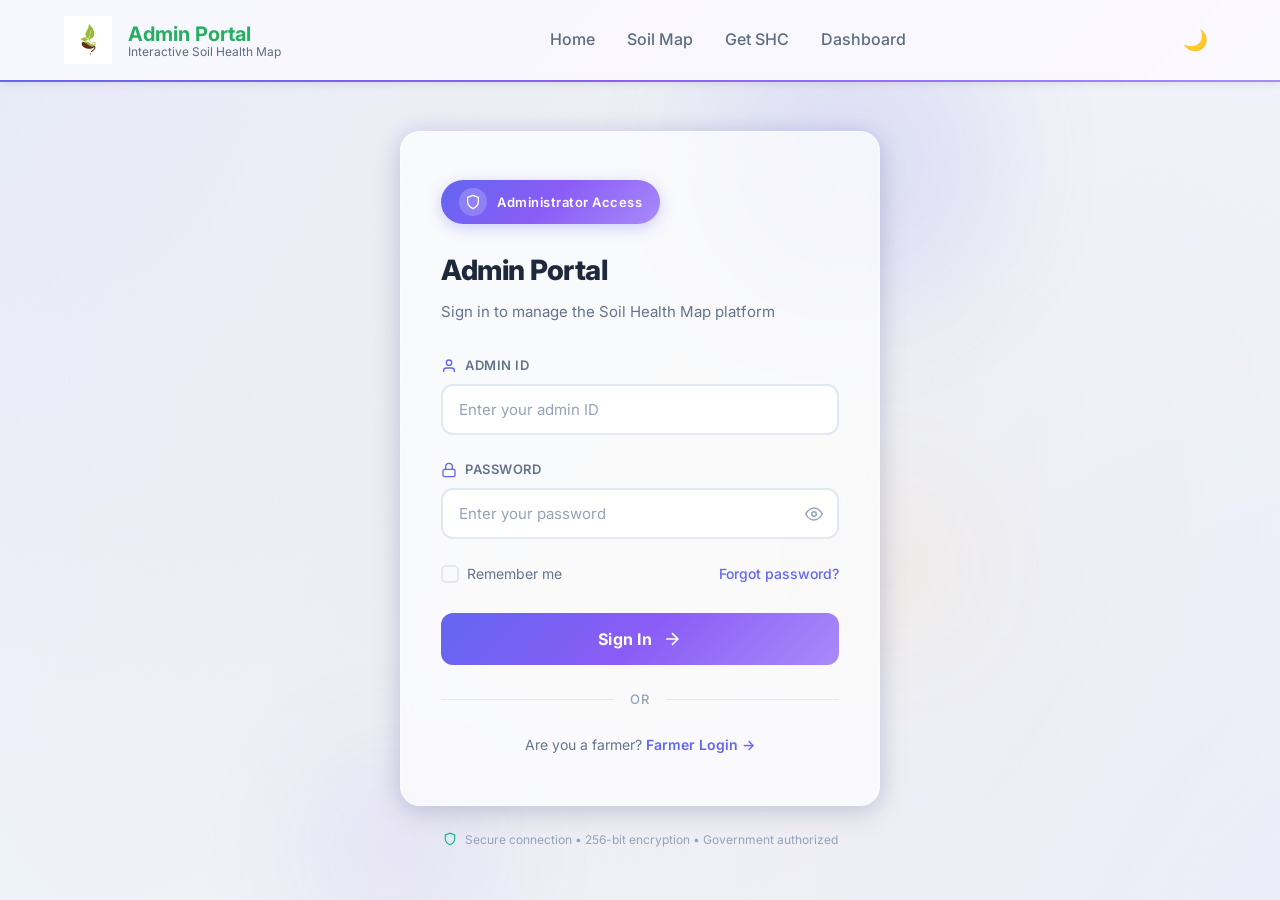
==== commit 01983656: "Add admin dashboard preview skeleton with stat cards and quick action buttons" ====
--- a/src/main/resources/public/admin.html
+++ b/src/main/resources/public/admin.html
@@ -137,5 +137,121 @@
     </div>
 </section>
 
+<!-- Admin Dashboard Preview (shown after login) -->
+<section class="admin-dashboard-preview" id="adminDashboard" style="display:none;">
+    <div class="container">
+        <div class="dashboard-welcome">
+            <div class="welcome-text">
+                <h2>Welcome back, <span id="adminNameDisplay">Administrator</span></h2>
+                <p>Here's an overview of the Soil Health Map platform</p>
+            </div>
+            <button onclick="handleAdminLogout()" class="admin-logout-btn">
+                <svg width="18" height="18" fill="none" stroke="currentColor" stroke-width="2" viewBox="0 0 24 24">
+                    <path d="M9 21H5a2 2 0 0 1-2-2V5a2 2 0 0 1 2-2h4"/>
+                    <polyline points="16 17 21 12 16 7"/>
+                    <line x1="21" y1="12" x2="9" y2="12"/>
+                </svg>
+                Logout
+            </button>
+        </div>
+
+        <!-- Stats Grid -->
+        <div class="admin-stats-grid">
+            <div class="admin-stat-card" id="statFarmers">
+                <div class="stat-card-icon green">
+                    <svg width="24" height="24" fill="none" stroke="currentColor" stroke-width="2" viewBox="0 0 24 24">
+                        <path d="M17 21v-2a4 4 0 0 0-4-4H5a4 4 0 0 0-4 4v2"/>
+                        <circle cx="9" cy="7" r="4"/>
+                        <path d="M23 21v-2a4 4 0 0 0-3-3.87"/>
+                        <path d="M16 3.13a4 4 0 0 1 0 7.75"/>
+                    </svg>
+                </div>
+                <div class="stat-card-info">
+                    <span class="stat-card-value">12,847</span>
+                    <span class="stat-card-label">Registered Farmers</span>
+                </div>
+                <span class="stat-trend positive">↑ 8.2%</span>
+            </div>
+
+            <div class="admin-stat-card" id="statSamples">
+                <div class="stat-card-icon blue">
+                    <svg width="24" height="24" fill="none" stroke="currentColor" stroke-width="2" viewBox="0 0 24 24">
+                        <path d="M21 21l-6-6m2-5a7 7 0 1 1-14 0 7 7 0 0 1 14 0z"/>
+                    </svg>
+                </div>
+                <div class="stat-card-info">
+                    <span class="stat-card-value">73,205</span>
+                    <span class="stat-card-label">Soil Samples</span>
+                </div>
+                <span class="stat-trend positive">↑ 12.5%</span>
+            </div>
+
+            <div class="admin-stat-card" id="statCards">
+                <div class="stat-card-icon purple">
+                    <svg width="24" height="24" fill="none" stroke="currentColor" stroke-width="2" viewBox="0 0 24 24">
+                        <path d="M9 5H7a2 2 0 0 0-2 2v12a2 2 0 0 0 2 2h10a2 2 0 0 0 2-2V7a2 2 0 0 0-2-2h-2M9 5a2 2 0 0 0 2 2h2a2 2 0 0 0 2-2M9 5a2 2 0 0 1 2-2h2a2 2 0 0 1 2 2"/>
+                    </svg>
+                </div>
+                <div class="stat-card-info">
+                    <span class="stat-card-value">41,600</span>
+                    <span class="stat-card-label">SHC Generated</span>
+                </div>
+                <span class="stat-trend positive">↑ 5.7%</span>
+            </div>
+
+            <div class="admin-stat-card" id="statDistricts">
+                <div class="stat-card-icon orange">
+                    <svg width="24" height="24" fill="none" stroke="currentColor" stroke-width="2" viewBox="0 0 24 24">
+                        <path d="M21 10c0 7-9 13-9 13s-9-6-9-13a9 9 0 0 1 18 0z"/>
+                        <circle cx="12" cy="10" r="3"/>
+                    </svg>
+                </div>
+                <div class="stat-card-info">
+                    <span class="stat-card-value">528</span>
+                    <span class="stat-card-label">Districts Covered</span>
+                </div>
+                <span class="stat-trend neutral">→ 0%</span>
+            </div>
+        </div>
+
+        <!-- Quick Actions -->
+        <div class="admin-quick-actions">
+            <h3>Quick Actions</h3>
+            <div class="actions-grid">
+                <button class="action-card" id="actionManageUsers">
+                    <svg width="24" height="24" fill="none" stroke="currentColor" stroke-width="2" viewBox="0 0 24 24">
+                        <path d="M17 21v-2a4 4 0 0 0-4-4H5a4 4 0 0 0-4 4v2"/>
+                        <circle cx="9" cy="7" r="4"/>
+                        <line x1="19" y1="8" x2="19" y2="14"/>
+                        <line x1="22" y1="11" x2="16" y2="11"/>
+                    </svg>
+                    <span>Manage Users</span>
+                </button>
+                <button class="action-card" id="actionViewReports">
+                    <svg width="24" height="24" fill="none" stroke="currentColor" stroke-width="2" viewBox="0 0 24 24">
+                        <path d="M9 19v-6a2 2 0 0 0-2-2H5a2 2 0 0 0-2 2v6a2 2 0 0 0 2 2h2a2 2 0 0 0 2-2zm0 0V9a2 2 0 0 1 2-2h2a2 2 0 0 1 2 2v10m-6 0a2 2 0 0 0 2 2h2a2 2 0 0 0 2-2m0 0V5a2 2 0 0 1 2-2h2a2 2 0 0 1 2 2v14a2 2 0 0 1-2 2h-2a2 2 0 0 1-2-2z"/>
+                    </svg>
+                    <span>View Reports</span>
+                </button>
+                <button class="action-card" id="actionSoilData">
+                    <svg width="24" height="24" fill="none" stroke="currentColor" stroke-width="2" viewBox="0 0 24 24">
+                        <ellipse cx="12" cy="5" rx="9" ry="3"/>
+                        <path d="M21 12c0 1.66-4 3-9 3s-9-1.34-9-3"/>
+                        <path d="M3 5v14c0 1.66 4 3 9 3s9-1.34 9-3V5"/>
+                    </svg>
+                    <span>Soil Data</span>
+                </button>
+                <button class="action-card" id="actionSettings">
+                    <svg width="24" height="24" fill="none" stroke="currentColor" stroke-width="2" viewBox="0 0 24 24">
+                        <circle cx="12" cy="12" r="3"/>
+                        <path d="M19.4 15a1.65 1.65 0 0 0 .33 1.82l.06.06a2 2 0 0 1 0 2.83 2 2 0 0 1-2.83 0l-.06-.06a1.65 1.65 0 0 0-1.82-.33 1.65 1.65 0 0 0-1 1.51V21a2 2 0 0 1-2 2 2 2 0 0 1-2-2v-.09A1.65 1.65 0 0 0 9 19.4a1.65 1.65 0 0 0-1.82.33l-.06.06a2 2 0 0 1-2.83 0 2 2 0 0 1 0-2.83l.06-.06A1.65 1.65 0 0 0 4.68 15a1.65 1.65 0 0 0-1.51-1H3a2 2 0 0 1-2-2 2 2 0 0 1 2-2h.09A1.65 1.65 0 0 0 4.6 9a1.65 1.65 0 0 0-.33-1.82l-.06-.06a2 2 0 0 1 0-2.83 2 2 0 0 1 2.83 0l.06.06A1.65 1.65 0 0 0 9 4.68a1.65 1.65 0 0 0 1-1.51V3a2 2 0 0 1 2-2 2 2 0 0 1 2 2v.09a1.65 1.65 0 0 0 1 1.51 1.65 1.65 0 0 0 1.82-.33l.06-.06a2 2 0 0 1 2.83 0 2 2 0 0 1 0 2.83l-.06.06a1.65 1.65 0 0 0-.33 1.82V9a1.65 1.65 0 0 0 1.51 1H21a2 2 0 0 1 2 2 2 2 0 0 1-2 2h-.09a1.65 1.65 0 0 0-1.51 1z"/>
+                    </svg>
+                    <span>Settings</span>
+                </button>
+            </div>
+        </div>
+    </div>
+</section>
+
 </body>
 </html>
--- a/src/main/resources/public/css/modern-style.css
+++ b/src/main/resources/public/css/modern-style.css
@@ -1020,6 +1020,58 @@
     text-decoration: underline;
 }
 
+/* Admin Login Divider in Farmer Modal */
+.admin-login-divider {
+    display: flex;
+    align-items: center;
+    gap: 12px;
+    margin: 20px 0 8px;
+}
+
+.admin-login-divider span:first-child,
+.admin-login-divider span:last-child {
+    flex: 1;
+    height: 1px;
+    background: #e0e0e0;
+}
+
+.admin-login-divider span:nth-child(2) {
+    font-size: 12px;
+    color: var(--text-light);
+    font-weight: 500;
+    text-transform: uppercase;
+    letter-spacing: 1px;
+}
+
+.admin-portal-link {
+    margin-top: 12px !important;
+}
+
+.admin-link-btn {
+    display: inline-flex;
+    align-items: center;
+    gap: 8px;
+    padding: 10px 24px;
+    background: linear-gradient(135deg, #6366f1, #8b5cf6);
+    color: white !important;
+    border-radius: 50px;
+    font-size: 14px;
+    font-weight: 600;
+    text-decoration: none !important;
+    transition: all 0.3s cubic-bezier(0.4, 0, 0.2, 1);
+    box-shadow: 0 4px 15px rgba(99, 102, 241, 0.25);
+}
+
+.admin-link-btn:hover {
+    transform: translateY(-2px);
+    box-shadow: 0 6px 20px rgba(99, 102, 241, 0.4);
+    text-decoration: none !important;
+}
+
+.admin-link-btn svg {
+    color: white;
+}
+
 /* Animations */
 @keyframes fadeInUp {
     from {
--- a/src/main/resources/public/css/admin.css
+++ b/src/main/resources/public/css/admin.css
@@ -529,3 +529,77 @@
     }
 }
 
+/* ===== Toast Notifications ===== */
+.admin-toast {
+    position: fixed;
+    top: 24px;
+    right: 24px;
+    display: flex;
+    align-items: center;
+    gap: 12px;
+    padding: 14px 24px;
+    border-radius: var(--admin-radius);
+    font-size: 14px;
+    font-weight: 500;
+    font-family: 'Inter', sans-serif;
+    color: white;
+    z-index: 9999;
+    box-shadow: var(--admin-shadow-lg);
+    transform: translateX(120%);
+    transition: transform 0.4s cubic-bezier(0.16, 1, 0.3, 1);
+    backdrop-filter: blur(10px);
+    max-width: 400px;
+}
+
+.admin-toast.show {
+    transform: translateX(0);
+}
+
+.admin-toast-success {
+    background: linear-gradient(135deg, #10b981, #059669);
+}
+
+.admin-toast-error {
+    background: linear-gradient(135deg, #ef4444, #dc2626);
+}
+
+.admin-toast-info {
+    background: linear-gradient(135deg, #3b82f6, #2563eb);
+}
+
+.admin-toast-warning {
+    background: linear-gradient(135deg, #f59e0b, #d97706);
+}
+
+.toast-icon {
+    display: flex;
+    align-items: center;
+    justify-content: center;
+    width: 28px;
+    height: 28px;
+    background: rgba(255, 255, 255, 0.2);
+    border-radius: 50%;
+    font-size: 13px;
+    font-weight: 700;
+    flex-shrink: 0;
+}
+
+.toast-message {
+    line-height: 1.4;
+}
+
+/* ===== Shake Animation ===== */
+@keyframes shakeCard {
+    0%, 100% { transform: translateX(0); }
+    10%, 30%, 50%, 70%, 90% { transform: translateX(-6px); }
+    20%, 40%, 60%, 80% { transform: translateX(6px); }
+}
+
+/* ===== Admin Header Accent ===== */
+.admin-header {
+    border-bottom: 2px solid transparent;
+    background-image: linear-gradient(var(--header-bg), var(--header-bg)),
+                      var(--admin-gradient);
+    background-origin: border-box;
+    background-clip: padding-box, border-box;
+}
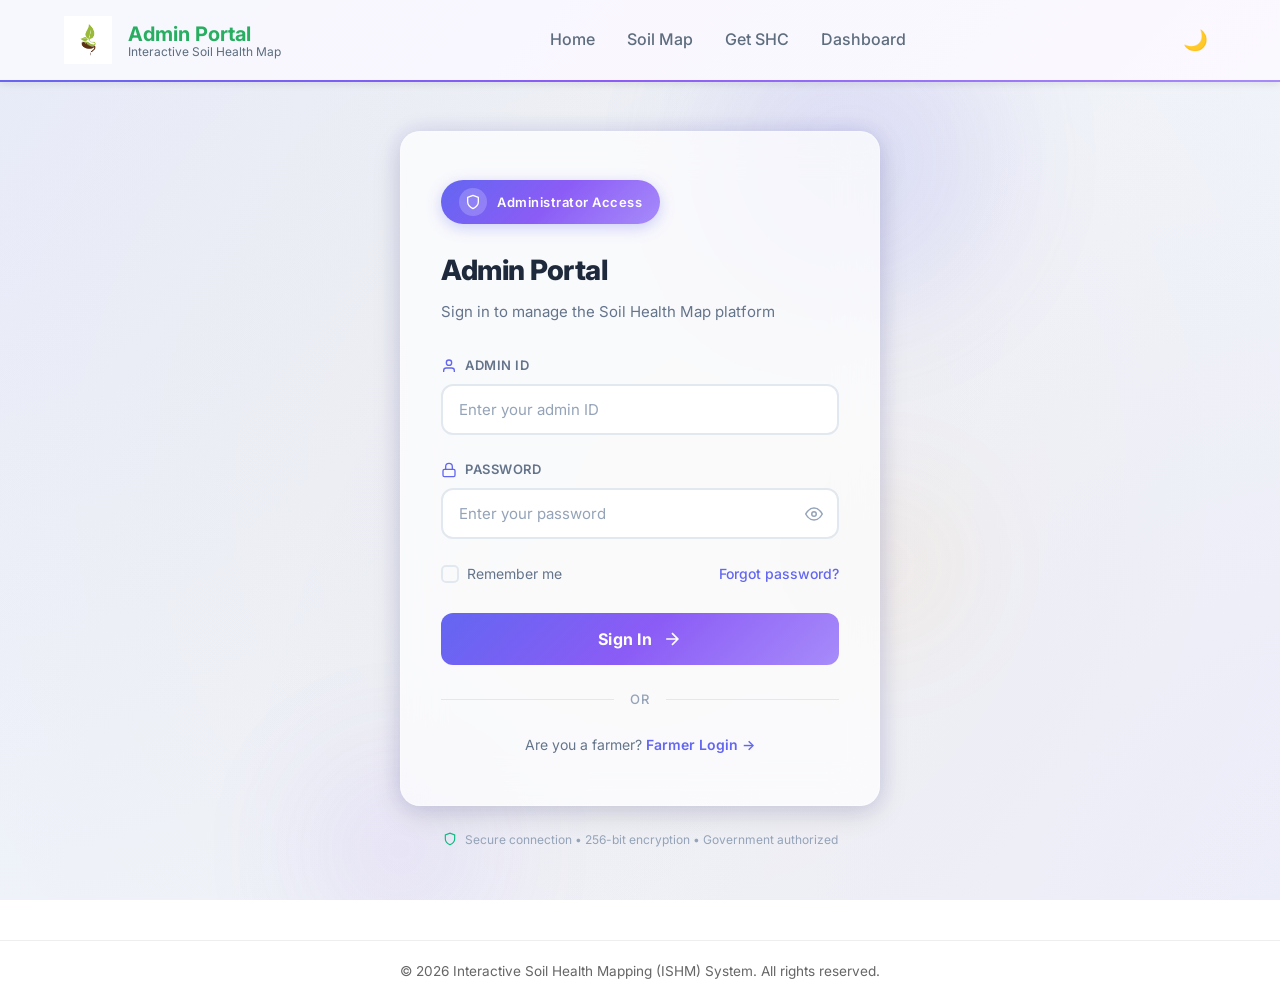
==== commit 249d3237: "style: add structured footer to admin.html" ====
--- a/src/main/resources/public/admin.html
+++ b/src/main/resources/public/admin.html
@@ -137,7 +137,7 @@
     </div>
 </section>
 
-<!-- Admin Dashboard Preview (shown after login) -->
+<!-- Admin Dashboard (shown after login) -->
 <section class="admin-dashboard-preview" id="adminDashboard" style="display:none;">
     <div class="container">
         <div class="dashboard-welcome">
@@ -167,10 +167,10 @@
                     </svg>
                 </div>
                 <div class="stat-card-info">
-                    <span class="stat-card-value">12,847</span>
+                    <span class="stat-card-value" id="statFarmersValue">—</span>
                     <span class="stat-card-label">Registered Farmers</span>
                 </div>
-                <span class="stat-trend positive">↑ 8.2%</span>
+                <span class="stat-trend positive" id="statFarmersTrend">↑ —%</span>
             </div>
 
             <div class="admin-stat-card" id="statSamples">
@@ -180,10 +180,10 @@
                     </svg>
                 </div>
                 <div class="stat-card-info">
-                    <span class="stat-card-value">73,205</span>
+                    <span class="stat-card-value" id="statSamplesValue">—</span>
                     <span class="stat-card-label">Soil Samples</span>
                 </div>
-                <span class="stat-trend positive">↑ 12.5%</span>
+                <span class="stat-trend positive" id="statSamplesTrend">↑ —%</span>
             </div>
 
             <div class="admin-stat-card" id="statCards">
@@ -193,10 +193,10 @@
                     </svg>
                 </div>
                 <div class="stat-card-info">
-                    <span class="stat-card-value">41,600</span>
+                    <span class="stat-card-value" id="statCardsValue">—</span>
                     <span class="stat-card-label">SHC Generated</span>
                 </div>
-                <span class="stat-trend positive">↑ 5.7%</span>
+                <span class="stat-trend positive" id="statCardsTrend">↑ —%</span>
             </div>
 
             <div class="admin-stat-card" id="statDistricts">
@@ -207,10 +207,10 @@
                     </svg>
                 </div>
                 <div class="stat-card-info">
-                    <span class="stat-card-value">528</span>
+                    <span class="stat-card-value" id="statDistrictsValue">—</span>
                     <span class="stat-card-label">Districts Covered</span>
                 </div>
-                <span class="stat-trend neutral">→ 0%</span>
+                <span class="stat-trend neutral" id="statDistrictsTrend">→ 0%</span>
             </div>
         </div>
 
@@ -218,7 +218,7 @@
         <div class="admin-quick-actions">
             <h3>Quick Actions</h3>
             <div class="actions-grid">
-                <button class="action-card" id="actionManageUsers">
+                <button class="action-card" id="actionManageUsers" onclick="showAdminPanel('users')">
                     <svg width="24" height="24" fill="none" stroke="currentColor" stroke-width="2" viewBox="0 0 24 24">
                         <path d="M17 21v-2a4 4 0 0 0-4-4H5a4 4 0 0 0-4 4v2"/>
                         <circle cx="9" cy="7" r="4"/>
@@ -227,13 +227,13 @@
                     </svg>
                     <span>Manage Users</span>
                 </button>
-                <button class="action-card" id="actionViewReports">
+                <button class="action-card" id="actionViewReports" onclick="showAdminPanel('reports')">
                     <svg width="24" height="24" fill="none" stroke="currentColor" stroke-width="2" viewBox="0 0 24 24">
                         <path d="M9 19v-6a2 2 0 0 0-2-2H5a2 2 0 0 0-2 2v6a2 2 0 0 0 2 2h2a2 2 0 0 0 2-2zm0 0V9a2 2 0 0 1 2-2h2a2 2 0 0 1 2 2v10m-6 0a2 2 0 0 0 2 2h2a2 2 0 0 0 2-2m0 0V5a2 2 0 0 1 2-2h2a2 2 0 0 1 2 2v14a2 2 0 0 1-2 2h-2a2 2 0 0 1-2-2z"/>
                     </svg>
                     <span>View Reports</span>
                 </button>
-                <button class="action-card" id="actionSoilData">
+                <button class="action-card" id="actionSoilData" onclick="showAdminPanel('soildata')">
                     <svg width="24" height="24" fill="none" stroke="currentColor" stroke-width="2" viewBox="0 0 24 24">
                         <ellipse cx="12" cy="5" rx="9" ry="3"/>
                         <path d="M21 12c0 1.66-4 3-9 3s-9-1.34-9-3"/>
@@ -241,17 +241,233 @@
                     </svg>
                     <span>Soil Data</span>
                 </button>
-                <button class="action-card" id="actionSettings">
-                    <svg width="24" height="24" fill="none" stroke="currentColor" stroke-width="2" viewBox="0 0 24 24">
-                        <circle cx="12" cy="12" r="3"/>
-                        <path d="M19.4 15a1.65 1.65 0 0 0 .33 1.82l.06.06a2 2 0 0 1 0 2.83 2 2 0 0 1-2.83 0l-.06-.06a1.65 1.65 0 0 0-1.82-.33 1.65 1.65 0 0 0-1 1.51V21a2 2 0 0 1-2 2 2 2 0 0 1-2-2v-.09A1.65 1.65 0 0 0 9 19.4a1.65 1.65 0 0 0-1.82.33l-.06.06a2 2 0 0 1-2.83 0 2 2 0 0 1 0-2.83l.06-.06A1.65 1.65 0 0 0 4.68 15a1.65 1.65 0 0 0-1.51-1H3a2 2 0 0 1-2-2 2 2 0 0 1 2-2h.09A1.65 1.65 0 0 0 4.6 9a1.65 1.65 0 0 0-.33-1.82l-.06-.06a2 2 0 0 1 0-2.83 2 2 0 0 1 2.83 0l.06.06A1.65 1.65 0 0 0 9 4.68a1.65 1.65 0 0 0 1-1.51V3a2 2 0 0 1 2-2 2 2 0 0 1 2 2v.09a1.65 1.65 0 0 0 1 1.51 1.65 1.65 0 0 0 1.82-.33l.06-.06a2 2 0 0 1 2.83 0 2 2 0 0 1 0 2.83l-.06.06a1.65 1.65 0 0 0-.33 1.82V9a1.65 1.65 0 0 0 1.51 1H21a2 2 0 0 1 2 2 2 2 0 0 1-2 2h-.09a1.65 1.65 0 0 0-1.51 1z"/>
-                    </svg>
-                    <span>Settings</span>
+                <button class="action-card" id="actionAuditLogs" onclick="showAdminPanel('audit')">
+                    <svg width="24" height="24" fill="none" stroke="currentColor" stroke-width="2" viewBox="0 0 24 24">
+                        <path d="M14 2H6a2 2 0 0 0-2 2v16a2 2 0 0 0 2 2h12a2 2 0 0 0 2-2V8z"/>
+                        <polyline points="14 2 14 8 20 8"/>
+                        <line x1="16" y1="13" x2="8" y2="13"/>
+                        <line x1="16" y1="17" x2="8" y2="17"/>
+                        <polyline points="10 9 9 9 8 9"/>
+                    </svg>
+                    <span>Audit Logs</span>
                 </button>
             </div>
         </div>
+
+        <!-- ========================================== -->
+        <!-- MANAGEMENT PANELS (toggled by quick actions) -->
+        <!-- ========================================== -->
+
+        <!-- User Management Panel -->
+        <div class="admin-panel" id="panelUsers" style="display:none;">
+            <div class="panel-header">
+                <h3>👥 Farmer Management</h3>
+                <div class="panel-controls">
+                    <input type="text" id="farmerSearchInput" placeholder="Search by name, username, or district..." class="panel-search">
+                    <button onclick="loadFarmers()" class="panel-btn primary">🔄 Refresh</button>
+                    <button onclick="closeAdminPanel('users')" class="panel-btn">✕ Close</button>
+                </div>
+            </div>
+            <div class="panel-body">
+                <table class="admin-table" id="farmersTable">
+                    <thead>
+                        <tr>
+                            <th>ID</th>
+                            <th>Username</th>
+                            <th>Full Name</th>
+                            <th>Phone</th>
+                            <th>District</th>
+                            <th>State</th>
+                            <th>Status</th>
+                            <th>Last Login</th>
+                            <th>Actions</th>
+                        </tr>
+                    </thead>
+                    <tbody id="farmersTableBody">
+                        <tr><td colspan="9" class="loading-cell">Loading farmers...</td></tr>
+                    </tbody>
+                </table>
+                <div class="pagination" id="farmersPagination"></div>
+            </div>
+        </div>
+
+        <!-- Reports Panel -->
+        <div class="admin-panel" id="panelReports" style="display:none;">
+            <div class="panel-header">
+                <h3>📊 Reports & Analytics</h3>
+                <div class="panel-controls">
+                    <button onclick="loadReports()" class="panel-btn primary">🔄 Refresh</button>
+                    <button onclick="closeAdminPanel('reports')" class="panel-btn">✕ Close</button>
+                </div>
+            </div>
+            <div class="panel-body">
+                <!-- NPK Distribution -->
+                <div class="report-section">
+                    <h4>NPK Status Distribution</h4>
+                    <div class="report-grid" id="npkDistribution">
+                        <div class="report-card" id="reportNitrogen">
+                            <h5>Nitrogen (N)</h5>
+                            <div class="status-bars" id="nitrogenBars"></div>
+                        </div>
+                        <div class="report-card" id="reportPhosphorus">
+                            <h5>Phosphorus (P)</h5>
+                            <div class="status-bars" id="phosphorusBars"></div>
+                        </div>
+                        <div class="report-card" id="reportPotassium">
+                            <h5>Potassium (K)</h5>
+                            <div class="status-bars" id="potassiumBars"></div>
+                        </div>
+                    </div>
+                </div>
+
+                <!-- District Stats Table -->
+                <div class="report-section">
+                    <h4>District-wise Soil Statistics</h4>
+                    <table class="admin-table" id="districtStatsTable">
+                        <thead>
+                            <tr>
+                                <th>District</th>
+                                <th>Total Farms</th>
+                                <th>Avg N</th>
+                                <th>Avg P</th>
+                                <th>Avg K</th>
+                                <th>Avg pH</th>
+                                <th>Avg OC</th>
+                            </tr>
+                        </thead>
+                        <tbody id="districtStatsBody">
+                            <tr><td colspan="7" class="loading-cell">Loading reports...</td></tr>
+                        </tbody>
+                    </table>
+                </div>
+
+                <!-- Crop Stats -->
+                <div class="report-section">
+                    <h4>Crop Recommendation Statistics</h4>
+                    <table class="admin-table" id="cropStatsTable">
+                        <thead>
+                            <tr>
+                                <th>Crop</th>
+                                <th>Recommendations</th>
+                                <th>Avg Urea (kg/ha)</th>
+                                <th>Avg DAP (kg/ha)</th>
+                                <th>Avg MOP (kg/ha)</th>
+                            </tr>
+                        </thead>
+                        <tbody id="cropStatsBody">
+                            <tr><td colspan="5" class="loading-cell">Loading crop stats...</td></tr>
+                        </tbody>
+                    </table>
+                </div>
+            </div>
+        </div>
+
+        <!-- Soil Data Panel -->
+        <div class="admin-panel" id="panelSoildata" style="display:none;">
+            <div class="panel-header">
+                <h3>🧪 Soil Test Data</h3>
+                <div class="panel-controls">
+                    <input type="text" id="soilDistrictFilter" placeholder="Filter by district..." class="panel-search">
+                    <button onclick="loadSoilData()" class="panel-btn primary">🔄 Refresh</button>
+                    <button onclick="closeAdminPanel('soildata')" class="panel-btn">✕ Close</button>
+                </div>
+            </div>
+            <div class="panel-body">
+                <table class="admin-table" id="soilDataTable">
+                    <thead>
+                        <tr>
+                            <th>ID</th>
+                            <th>Farmer</th>
+                            <th>District</th>
+                            <th>Date</th>
+                            <th>N</th>
+                            <th>P</th>
+                            <th>K</th>
+                            <th>pH</th>
+                            <th>OC</th>
+                            <th>Actions</th>
+                        </tr>
+                    </thead>
+                    <tbody id="soilDataBody">
+                        <tr><td colspan="10" class="loading-cell">Loading soil data...</td></tr>
+                    </tbody>
+                </table>
+                <div class="pagination" id="soilDataPagination"></div>
+            </div>
+        </div>
+
+        <!-- Audit Logs Panel -->
+        <div class="admin-panel" id="panelAudit" style="display:none;">
+            <div class="panel-header">
+                <h3>📋 Audit Logs</h3>
+                <div class="panel-controls">
+                    <button onclick="loadAuditLogs()" class="panel-btn primary">🔄 Refresh</button>
+                    <button onclick="closeAdminPanel('audit')" class="panel-btn">✕ Close</button>
+                </div>
+            </div>
+            <div class="panel-body">
+                <table class="admin-table" id="auditLogsTable">
+                    <thead>
+                        <tr>
+                            <th>ID</th>
+                            <th>Table</th>
+                            <th>Action</th>
+                            <th>Details</th>
+                            <th>Changed By</th>
+                            <th>Time</th>
+                        </tr>
+                    </thead>
+                    <tbody id="auditLogsBody">
+                        <tr><td colspan="6" class="loading-cell">Loading audit logs...</td></tr>
+                    </tbody>
+                </table>
+                <div class="pagination" id="auditLogsPagination"></div>
+            </div>
+        </div>
+
     </div>
 </section>
 
+<!-- Farmer Edit Modal -->
+<div class="admin-modal-overlay" id="farmerEditModal" style="display:none;">
+    <div class="admin-modal">
+        <div class="modal-header">
+            <h3>Edit Farmer</h3>
+            <button onclick="closeFarmerModal()" class="modal-close">✕</button>
+        </div>
+        <form id="farmerEditForm" onsubmit="saveFarmerEdit(event)">
+            <input type="hidden" id="editFarmerId">
+            <div class="modal-body">
+                <div class="form-row">
+                    <label for="editFullName">Full Name</label>
+                    <input type="text" id="editFullName" required>
+                </div>
+                <div class="form-row">
+                    <label for="editPhone">Phone</label>
+                    <input type="text" id="editPhone" pattern="[0-9]{10}" title="10-digit phone number">
+                </div>
+                <div class="form-row">
+                    <label for="editIsActive">Status</label>
+                    <select id="editIsActive">
+                        <option value="true">Active</option>
+                        <option value="false">Inactive</option>
+                    </select>
+                </div>
+            </div>
+            <div class="modal-footer">
+                <button type="button" onclick="closeFarmerModal()" class="panel-btn">Cancel</button>
+                <button type="submit" class="panel-btn primary">Save Changes</button>
+            </div>
+        </form>
+    </div>
+</div>
+
+<!-- Admin Footer -->
+<footer class="admin-footer" style="text-align: center; padding: 20px; color: #666; font-size: 0.85rem; border-top: 1px solid #eee; margin-top: 40px;">
+    <div class="container">
+        <p>&copy; 2026 Interactive Soil Health Mapping (ISHM) System. All rights reserved.</p>
+    </div>
+</footer>
+
 </body>
 </html>
--- a/src/main/resources/public/css/admin.css
+++ b/src/main/resources/public/css/admin.css
@@ -603,3 +603,835 @@
     background-origin: border-box;
     background-clip: padding-box, border-box;
 }
+
+/* ===== Admin Dashboard Preview ===== */
+.admin-dashboard-preview {
+    margin-top: var(--header-height);
+    min-height: calc(100vh - var(--header-height));
+    background: var(--admin-bg);
+    padding: 40px 0 60px;
+    animation: fadeInDashboard 0.6s ease;
+}
+
+@keyframes fadeInDashboard {
+    from {
+        opacity: 0;
+        transform: translateY(20px);
+    }
+    to {
+        opacity: 1;
+        transform: translateY(0);
+    }
+}
+
+/* Welcome Section */
+.dashboard-welcome {
+    display: flex;
+    justify-content: space-between;
+    align-items: center;
+    margin-bottom: 40px;
+    padding: 32px;
+    background: var(--admin-surface);
+    border-radius: var(--admin-radius-xl);
+    box-shadow: var(--admin-shadow-sm);
+    border: 1px solid var(--admin-border);
+}
+
+.welcome-text h2 {
+    font-size: 26px;
+    font-weight: 800;
+    color: var(--admin-text);
+    margin-bottom: 4px;
+}
+
+.welcome-text h2 span {
+    background: var(--admin-gradient);
+    -webkit-background-clip: text;
+    -webkit-text-fill-color: transparent;
+    background-clip: text;
+}
+
+.welcome-text p {
+    font-size: 15px;
+    color: var(--admin-text-secondary);
+}
+
+.admin-logout-btn {
+    display: flex;
+    align-items: center;
+    gap: 8px;
+    padding: 12px 24px;
+    background: transparent;
+    border: 2px solid var(--admin-danger);
+    color: var(--admin-danger);
+    border-radius: var(--admin-radius);
+    font-size: 14px;
+    font-weight: 600;
+    font-family: 'Inter', sans-serif;
+    cursor: pointer;
+    transition: var(--admin-transition);
+}
+
+.admin-logout-btn:hover {
+    background: var(--admin-danger);
+    color: white;
+    transform: translateY(-2px);
+    box-shadow: 0 4px 15px rgba(239, 68, 68, 0.3);
+}
+
+/* Stats Grid */
+.admin-stats-grid {
+    display: grid;
+    grid-template-columns: repeat(auto-fit, minmax(250px, 1fr));
+    gap: 20px;
+    margin-bottom: 40px;
+}
+
+.admin-stat-card {
+    display: flex;
+    align-items: center;
+    gap: 16px;
+    padding: 24px;
+    background: var(--admin-surface);
+    border-radius: var(--admin-radius-lg);
+    box-shadow: var(--admin-shadow-sm);
+    border: 1px solid var(--admin-border);
+    transition: var(--admin-transition);
+    position: relative;
+    overflow: hidden;
+}
+
+.admin-stat-card::before {
+    content: '';
+    position: absolute;
+    top: 0;
+    left: 0;
+    width: 4px;
+    height: 100%;
+    border-radius: 4px 0 0 4px;
+}
+
+.admin-stat-card:nth-child(1)::before { background: var(--admin-success); }
+.admin-stat-card:nth-child(2)::before { background: var(--admin-info); }
+.admin-stat-card:nth-child(3)::before { background: #8b5cf6; }
+.admin-stat-card:nth-child(4)::before { background: var(--admin-warning); }
+
+.admin-stat-card:hover {
+    transform: translateY(-4px);
+    box-shadow: var(--admin-shadow-md);
+}
+
+.stat-card-icon {
+    width: 52px;
+    height: 52px;
+    border-radius: var(--admin-radius);
+    display: flex;
+    align-items: center;
+    justify-content: center;
+    color: white;
+    flex-shrink: 0;
+}
+
+.stat-card-icon.green { background: linear-gradient(135deg, #10b981, #059669); }
+.stat-card-icon.blue { background: linear-gradient(135deg, #3b82f6, #2563eb); }
+.stat-card-icon.purple { background: linear-gradient(135deg, #8b5cf6, #7c3aed); }
+.stat-card-icon.orange { background: linear-gradient(135deg, #f59e0b, #d97706); }
+
+.stat-card-info {
+    display: flex;
+    flex-direction: column;
+    flex: 1;
+}
+
+.stat-card-value {
+    font-size: 24px;
+    font-weight: 800;
+    color: var(--admin-text);
+    letter-spacing: -0.5px;
+}
+
+.stat-card-label {
+    font-size: 13px;
+    color: var(--admin-text-secondary);
+    margin-top: 2px;
+}
+
+.stat-trend {
+    font-size: 13px;
+    font-weight: 600;
+    padding: 4px 10px;
+    border-radius: 20px;
+    flex-shrink: 0;
+}
+
+.stat-trend.positive {
+    color: #059669;
+    background: rgba(16, 185, 129, 0.1);
+}
+
+.stat-trend.neutral {
+    color: #6b7280;
+    background: rgba(107, 114, 128, 0.1);
+}
+
+.stat-trend.negative {
+    color: #dc2626;
+    background: rgba(239, 68, 68, 0.1);
+}
+
+/* Quick Actions */
+.admin-quick-actions {
+    background: var(--admin-surface);
+    border-radius: var(--admin-radius-xl);
+    padding: 32px;
+    box-shadow: var(--admin-shadow-sm);
+    border: 1px solid var(--admin-border);
+}
+
+.admin-quick-actions h3 {
+    font-size: 20px;
+    font-weight: 700;
+    color: var(--admin-text);
+    margin-bottom: 24px;
+}
+
+.actions-grid {
+    display: grid;
+    grid-template-columns: repeat(auto-fit, minmax(200px, 1fr));
+    gap: 16px;
+}
+
+.action-card {
+    display: flex;
+    flex-direction: column;
+    align-items: center;
+    gap: 14px;
+    padding: 28px 20px;
+    background: var(--admin-surface-hover);
+    border: 2px solid var(--admin-border);
+    border-radius: var(--admin-radius-lg);
+    cursor: pointer;
+    transition: var(--admin-transition);
+    font-family: 'Inter', sans-serif;
+    color: var(--admin-text);
+}
+
+.action-card svg {
+    color: var(--admin-primary);
+    transition: var(--admin-transition);
+}
+
+.action-card span {
+    font-size: 14px;
+    font-weight: 600;
+}
+
+.action-card:hover {
+    border-color: var(--admin-primary);
+    background: rgba(99, 102, 241, 0.04);
+    transform: translateY(-4px);
+    box-shadow: var(--admin-shadow-md);
+}
+
+.action-card:hover svg {
+    transform: scale(1.15);
+    color: var(--admin-primary-dark);
+}
+
+/* ===== Dashboard Responsive ===== */
+@media (max-width: 768px) {
+    .dashboard-welcome {
+        flex-direction: column;
+        gap: 20px;
+        text-align: center;
+    }
+
+    .welcome-text h2 {
+        font-size: 22px;
+    }
+
+    .admin-stats-grid {
+        grid-template-columns: 1fr;
+    }
+}
+
+/* ===== Fade In/Out Animations ===== */
+@keyframes fadeInUp {
+    from {
+        opacity: 0;
+        transform: translateY(20px);
+    }
+    to {
+        opacity: 1;
+        transform: translateY(0);
+    }
+}
+
+@keyframes fadeOut {
+    from { opacity: 1; }
+    to { opacity: 0; }
+}
+
+/* ===== Admin Panels ===== */
+.admin-panel {
+    margin-top: 32px;
+    background: var(--admin-surface);
+    border-radius: var(--admin-radius-xl);
+    box-shadow: var(--admin-shadow-md);
+    border: 1px solid var(--admin-border);
+    overflow: hidden;
+}
+
+.panel-header {
+    display: flex;
+    justify-content: space-between;
+    align-items: center;
+    padding: 24px 28px;
+    background: var(--admin-surface-hover);
+    border-bottom: 1px solid var(--admin-border);
+    flex-wrap: wrap;
+    gap: 16px;
+}
+
+.panel-header h3 {
+    font-size: 18px;
+    font-weight: 700;
+    color: var(--admin-text);
+    margin: 0;
+}
+
+.panel-controls {
+    display: flex;
+    align-items: center;
+    gap: 10px;
+    flex-wrap: wrap;
+}
+
+.panel-search {
+    padding: 10px 16px;
+    border: 2px solid var(--admin-border);
+    border-radius: var(--admin-radius);
+    font-size: 13px;
+    font-family: 'Inter', sans-serif;
+    background: var(--admin-surface);
+    color: var(--admin-text);
+    outline: none;
+    transition: var(--admin-transition);
+    min-width: 240px;
+}
+
+.panel-search:focus {
+    border-color: var(--admin-primary);
+    box-shadow: 0 0 0 3px rgba(99, 102, 241, 0.1);
+}
+
+.panel-search::placeholder {
+    color: var(--admin-text-muted);
+}
+
+.panel-btn {
+    padding: 10px 18px;
+    border: 2px solid var(--admin-border);
+    border-radius: var(--admin-radius);
+    font-size: 13px;
+    font-weight: 600;
+    font-family: 'Inter', sans-serif;
+    cursor: pointer;
+    transition: var(--admin-transition);
+    background: var(--admin-surface);
+    color: var(--admin-text);
+}
+
+.panel-btn:hover {
+    border-color: var(--admin-primary);
+    color: var(--admin-primary);
+    transform: translateY(-1px);
+}
+
+.panel-btn.primary {
+    background: var(--admin-gradient);
+    color: white;
+    border-color: transparent;
+}
+
+.panel-btn.primary:hover {
+    transform: translateY(-2px);
+    box-shadow: 0 4px 15px rgba(99, 102, 241, 0.3);
+    color: white;
+}
+
+.panel-body {
+    padding: 24px 28px;
+    overflow-x: auto;
+}
+
+/* ===== Admin Tables ===== */
+.admin-table {
+    width: 100%;
+    border-collapse: separate;
+    border-spacing: 0;
+    font-size: 13px;
+}
+
+.admin-table thead th {
+    padding: 14px 16px;
+    text-align: left;
+    font-size: 11px;
+    font-weight: 700;
+    text-transform: uppercase;
+    letter-spacing: 0.8px;
+    color: var(--admin-text-secondary);
+    background: var(--admin-surface-hover);
+    border-bottom: 2px solid var(--admin-border);
+    white-space: nowrap;
+    position: sticky;
+    top: 0;
+}
+
+.admin-table thead th:first-child {
+    border-radius: var(--admin-radius) 0 0 0;
+}
+
+.admin-table thead th:last-child {
+    border-radius: 0 var(--admin-radius) 0 0;
+}
+
+.admin-table tbody td {
+    padding: 14px 16px;
+    border-bottom: 1px solid var(--admin-border);
+    color: var(--admin-text);
+    vertical-align: middle;
+}
+
+.admin-table tbody tr {
+    transition: var(--admin-transition-fast);
+}
+
+.admin-table tbody tr:hover {
+    background: rgba(99, 102, 241, 0.03);
+}
+
+.admin-table tbody tr.inactive-row {
+    opacity: 0.55;
+}
+
+.admin-table tbody tr.inactive-row:hover {
+    opacity: 0.75;
+}
+
+.loading-cell {
+    text-align: center;
+    padding: 40px 16px !important;
+    color: var(--admin-text-muted);
+    font-style: italic;
+}
+
+.loading-cell.error {
+    color: var(--admin-danger);
+}
+
+/* Status badges */
+.status-badge {
+    display: inline-block;
+    padding: 4px 12px;
+    border-radius: 20px;
+    font-size: 11px;
+    font-weight: 700;
+    text-transform: uppercase;
+    letter-spacing: 0.5px;
+}
+
+.status-badge.active {
+    background: rgba(16, 185, 129, 0.1);
+    color: #059669;
+}
+
+.status-badge.inactive {
+    background: rgba(239, 68, 68, 0.1);
+    color: #dc2626;
+}
+
+/* Table action buttons */
+.action-cell {
+    white-space: nowrap;
+}
+
+.table-btn {
+    padding: 6px 10px;
+    border: none;
+    border-radius: 8px;
+    cursor: pointer;
+    font-size: 14px;
+    background: transparent;
+    transition: var(--admin-transition-fast);
+    margin: 0 2px;
+}
+
+.table-btn.edit:hover {
+    background: rgba(99, 102, 241, 0.1);
+}
+
+.table-btn.delete:hover {
+    background: rgba(239, 68, 68, 0.1);
+}
+
+/* Table tags */
+.table-tag {
+    display: inline-block;
+    padding: 3px 10px;
+    border-radius: 6px;
+    font-size: 11px;
+    font-weight: 600;
+    background: rgba(99, 102, 241, 0.08);
+    color: var(--admin-primary);
+}
+
+.action-tag {
+    display: inline-block;
+    padding: 3px 10px;
+    border-radius: 6px;
+    font-size: 11px;
+    font-weight: 700;
+    text-transform: uppercase;
+}
+
+.action-tag.insert, .action-tag.create {
+    background: rgba(16, 185, 129, 0.1);
+    color: #059669;
+}
+
+.action-tag.update {
+    background: rgba(59, 130, 246, 0.1);
+    color: #2563eb;
+}
+
+.action-tag.delete, .action-tag.deactivate {
+    background: rgba(239, 68, 68, 0.1);
+    color: #dc2626;
+}
+
+/* NPK color coding in tables */
+.npk-low {
+    color: #dc2626;
+    font-weight: 600;
+}
+
+.npk-medium {
+    color: #d97706;
+    font-weight: 600;
+}
+
+.npk-high {
+    color: #059669;
+    font-weight: 600;
+}
+
+/* ===== Pagination ===== */
+.pagination {
+    display: flex;
+    justify-content: center;
+    align-items: center;
+    gap: 6px;
+    margin-top: 24px;
+    padding-top: 20px;
+    border-top: 1px solid var(--admin-border);
+}
+
+.page-btn {
+    padding: 8px 14px;
+    border: 2px solid var(--admin-border);
+    border-radius: 8px;
+    background: var(--admin-surface);
+    color: var(--admin-text);
+    font-size: 13px;
+    font-weight: 600;
+    font-family: 'Inter', sans-serif;
+    cursor: pointer;
+    transition: var(--admin-transition-fast);
+    min-width: 38px;
+    text-align: center;
+}
+
+.page-btn:hover:not(:disabled):not(.active) {
+    border-color: var(--admin-primary);
+    color: var(--admin-primary);
+    background: rgba(99, 102, 241, 0.04);
+}
+
+.page-btn.active {
+    background: var(--admin-gradient);
+    color: white;
+    border-color: transparent;
+}
+
+.page-btn:disabled {
+    opacity: 0.4;
+    cursor: not-allowed;
+}
+
+.page-dots {
+    color: var(--admin-text-muted);
+    padding: 0 4px;
+}
+
+/* ===== Report Sections ===== */
+.report-section {
+    margin-bottom: 32px;
+}
+
+.report-section:last-child {
+    margin-bottom: 0;
+}
+
+.report-section h4 {
+    font-size: 16px;
+    font-weight: 700;
+    color: var(--admin-text);
+    margin-bottom: 16px;
+    padding-bottom: 8px;
+    border-bottom: 2px solid var(--admin-border);
+}
+
+.report-grid {
+    display: grid;
+    grid-template-columns: repeat(auto-fit, minmax(280px, 1fr));
+    gap: 20px;
+    margin-bottom: 24px;
+}
+
+.report-card {
+    padding: 24px;
+    background: var(--admin-surface-hover);
+    border-radius: var(--admin-radius-lg);
+    border: 1px solid var(--admin-border);
+}
+
+.report-card h5 {
+    font-size: 14px;
+    font-weight: 700;
+    color: var(--admin-text);
+    margin-bottom: 16px;
+}
+
+/* NPK Status Bars */
+.status-bars {
+    display: flex;
+    flex-direction: column;
+    gap: 12px;
+}
+
+.status-bar-row {
+    display: flex;
+    align-items: center;
+    gap: 12px;
+}
+
+.bar-label {
+    font-size: 12px;
+    font-weight: 600;
+    color: var(--admin-text-secondary);
+    min-width: 52px;
+}
+
+.bar-track {
+    flex: 1;
+    height: 10px;
+    background: var(--admin-border);
+    border-radius: 10px;
+    overflow: hidden;
+}
+
+.bar-fill {
+    height: 100%;
+    border-radius: 10px;
+    transition: width 0.8s cubic-bezier(0.4, 0, 0.2, 1);
+}
+
+.bar-fill.low {
+    background: linear-gradient(90deg, #ef4444, #f87171);
+}
+
+.bar-fill.medium {
+    background: linear-gradient(90deg, #f59e0b, #fbbf24);
+}
+
+.bar-fill.high {
+    background: linear-gradient(90deg, #10b981, #34d399);
+}
+
+.bar-value {
+    font-size: 11px;
+    font-weight: 600;
+    color: var(--admin-text-muted);
+    min-width: 80px;
+    text-align: right;
+}
+
+.no-data {
+    color: var(--admin-text-muted);
+    font-style: italic;
+    font-size: 13px;
+    text-align: center;
+    padding: 12px;
+}
+
+/* ===== Admin Modal ===== */
+.admin-modal-overlay {
+    position: fixed;
+    top: 0;
+    left: 0;
+    width: 100%;
+    height: 100%;
+    background: rgba(0, 0, 0, 0.5);
+    backdrop-filter: blur(4px);
+    z-index: 10000;
+    display: flex;
+    align-items: center;
+    justify-content: center;
+    animation: fadeIn 0.2s ease;
+}
+
+@keyframes fadeIn {
+    from { opacity: 0; }
+    to { opacity: 1; }
+}
+
+.admin-modal {
+    background: var(--admin-surface);
+    border-radius: var(--admin-radius-xl);
+    width: 90%;
+    max-width: 500px;
+    box-shadow: var(--admin-shadow-lg);
+    animation: modalSlideUp 0.3s cubic-bezier(0.16, 1, 0.3, 1);
+    overflow: hidden;
+}
+
+@keyframes modalSlideUp {
+    from {
+        opacity: 0;
+        transform: translateY(30px) scale(0.95);
+    }
+    to {
+        opacity: 1;
+        transform: translateY(0) scale(1);
+    }
+}
+
+.modal-header {
+    display: flex;
+    justify-content: space-between;
+    align-items: center;
+    padding: 24px 28px;
+    border-bottom: 1px solid var(--admin-border);
+}
+
+.modal-header h3 {
+    font-size: 18px;
+    font-weight: 700;
+    color: var(--admin-text);
+    margin: 0;
+}
+
+.modal-close {
+    width: 36px;
+    height: 36px;
+    border-radius: 50%;
+    border: none;
+    background: var(--admin-surface-hover);
+    color: var(--admin-text-secondary);
+    font-size: 16px;
+    cursor: pointer;
+    transition: var(--admin-transition-fast);
+    display: flex;
+    align-items: center;
+    justify-content: center;
+}
+
+.modal-close:hover {
+    background: rgba(239, 68, 68, 0.1);
+    color: var(--admin-danger);
+}
+
+.modal-body {
+    padding: 28px;
+}
+
+.form-row {
+    margin-bottom: 20px;
+}
+
+.form-row label {
+    display: block;
+    font-size: 12px;
+    font-weight: 700;
+    text-transform: uppercase;
+    letter-spacing: 0.5px;
+    color: var(--admin-text-secondary);
+    margin-bottom: 8px;
+}
+
+.form-row input,
+.form-row select {
+    width: 100%;
+    padding: 12px 16px;
+    border: 2px solid var(--admin-border);
+    border-radius: var(--admin-radius);
+    font-size: 14px;
+    font-family: 'Inter', sans-serif;
+    background: var(--admin-surface);
+    color: var(--admin-text);
+    outline: none;
+    transition: var(--admin-transition);
+}
+
+.form-row input:focus,
+.form-row select:focus {
+    border-color: var(--admin-primary);
+    box-shadow: 0 0 0 3px rgba(99, 102, 241, 0.1);
+}
+
+.modal-footer {
+    display: flex;
+    justify-content: flex-end;
+    gap: 12px;
+    padding: 20px 28px;
+    border-top: 1px solid var(--admin-border);
+    background: var(--admin-surface-hover);
+}
+
+/* ===== Panel Responsive ===== */
+@media (max-width: 768px) {
+    .panel-header {
+        flex-direction: column;
+        align-items: stretch;
+    }
+
+    .panel-controls {
+        flex-direction: column;
+    }
+
+    .panel-search {
+        min-width: 100%;
+    }
+
+    .panel-body {
+        padding: 16px;
+    }
+
+    .admin-table {
+        font-size: 12px;
+    }
+
+    .admin-table thead th,
+    .admin-table tbody td {
+        padding: 10px 8px;
+    }
+
+    .report-grid {
+        grid-template-columns: 1fr;
+    }
+
+    .pagination {
+        flex-wrap: wrap;
+    }
+}
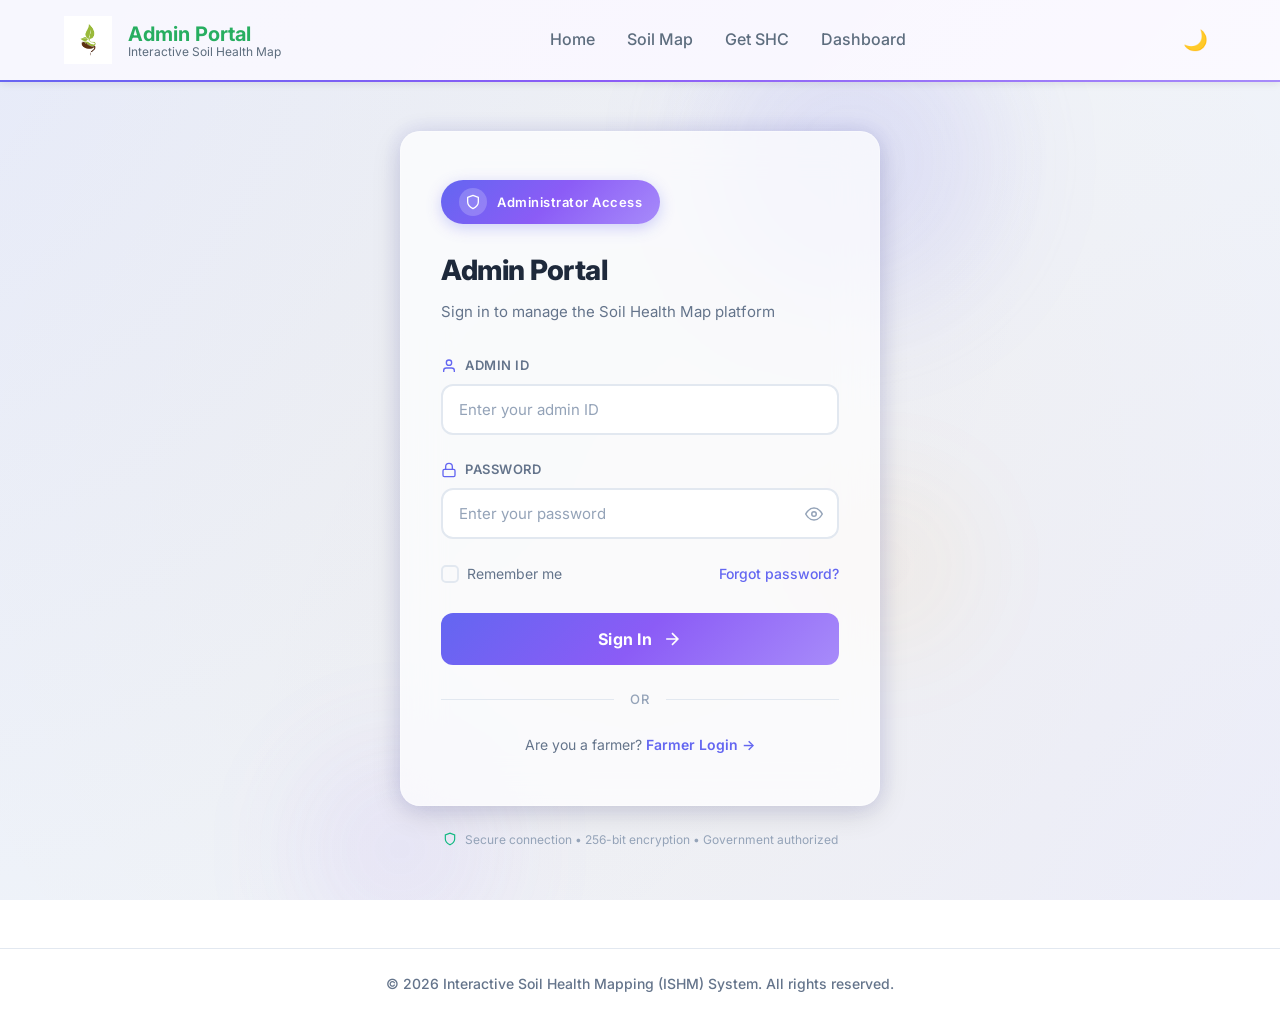
==== commit 2a5ac7ff: "style: remove inline styles from admin footer to use CSS class" ====
--- a/src/main/resources/public/admin.html
+++ b/src/main/resources/public/admin.html
@@ -463,7 +463,7 @@
 </div>
 
 <!-- Admin Footer -->
-<footer class="admin-footer" style="text-align: center; padding: 20px; color: #666; font-size: 0.85rem; border-top: 1px solid #eee; margin-top: 40px;">
+<footer class="admin-footer">
     <div class="container">
         <p>&copy; 2026 Interactive Soil Health Mapping (ISHM) System. All rights reserved.</p>
     </div>
--- a/src/main/resources/public/css/admin.css
+++ b/src/main/resources/public/css/admin.css
@@ -1435,3 +1435,15 @@
         flex-wrap: wrap;
     }
 }
+
+/* ===== Admin Footer ===== */
+.admin-footer {
+    background: var(--admin-surface);
+    border-top: 1px solid var(--admin-border);
+    padding: 24px 0;
+    margin-top: 48px;
+    color: var(--admin-text-secondary);
+    font-size: 14px;
+    font-weight: 500;
+    text-align: center;
+}
